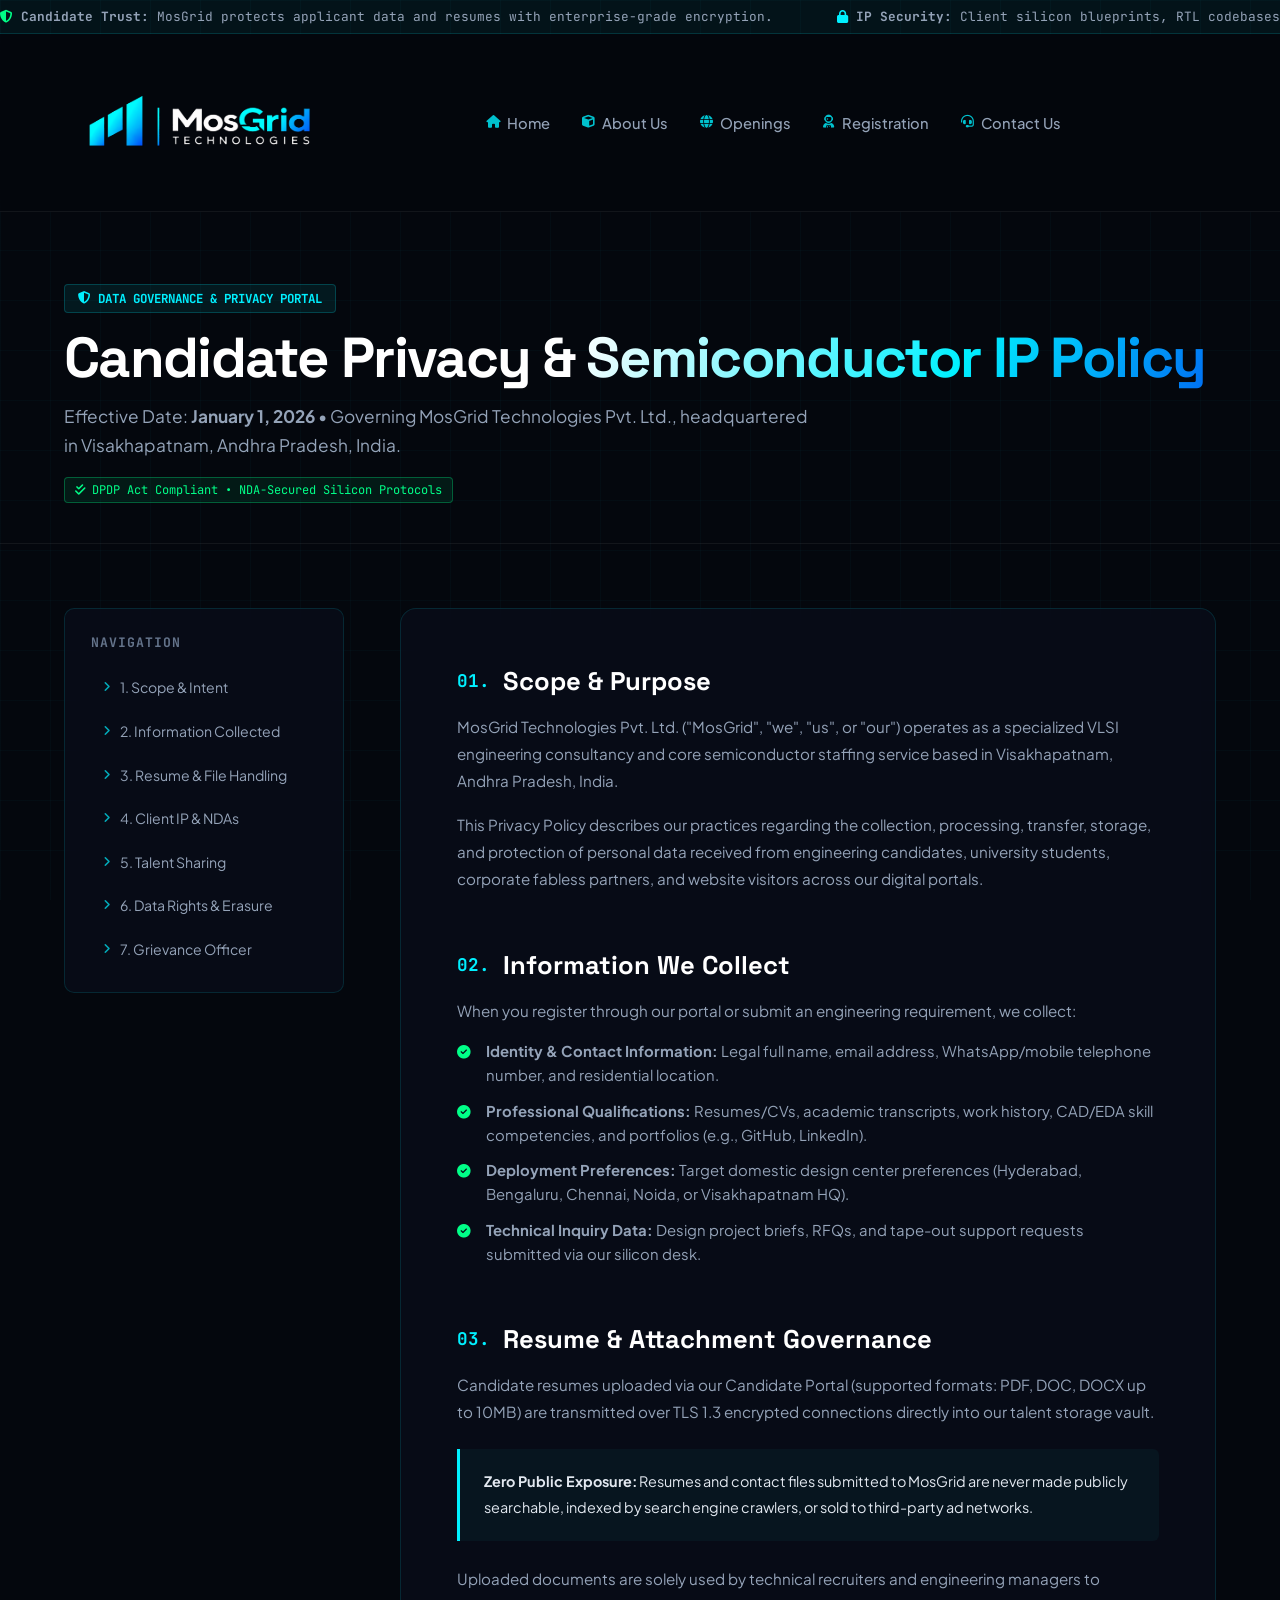
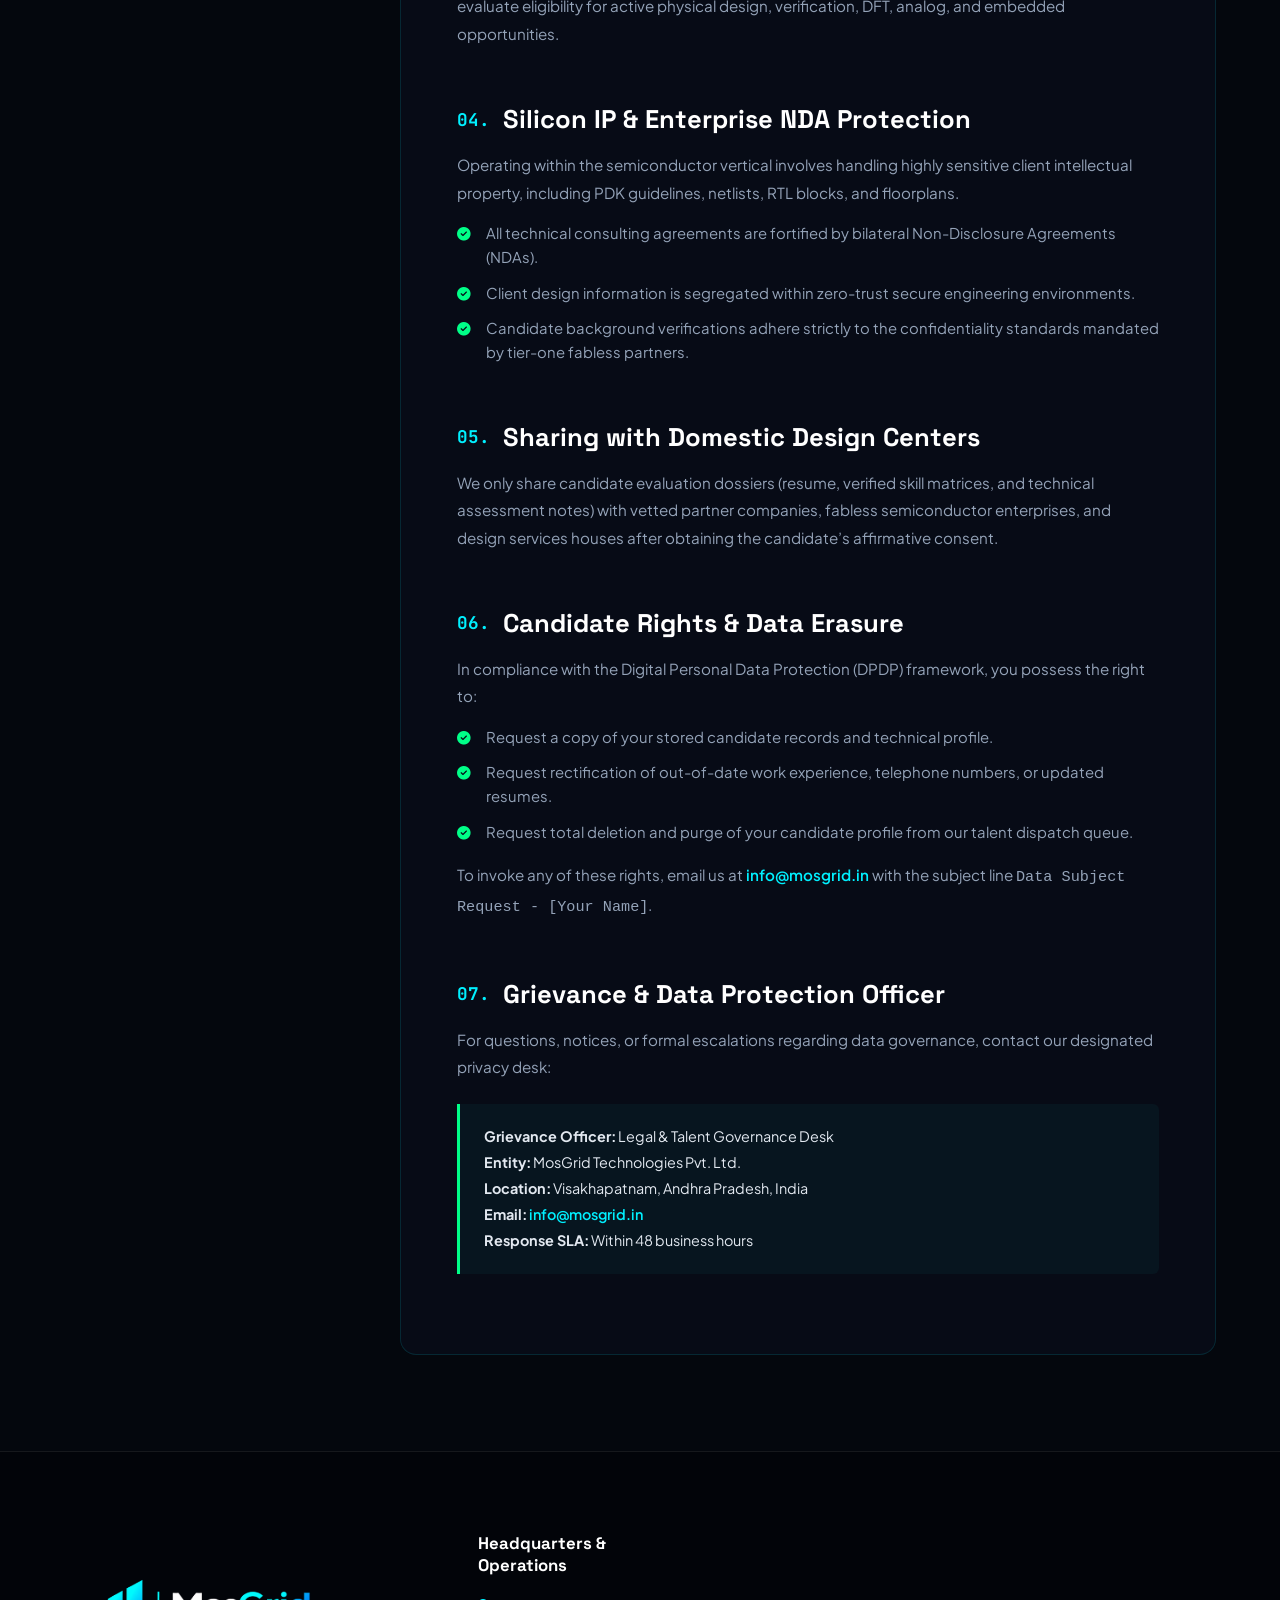
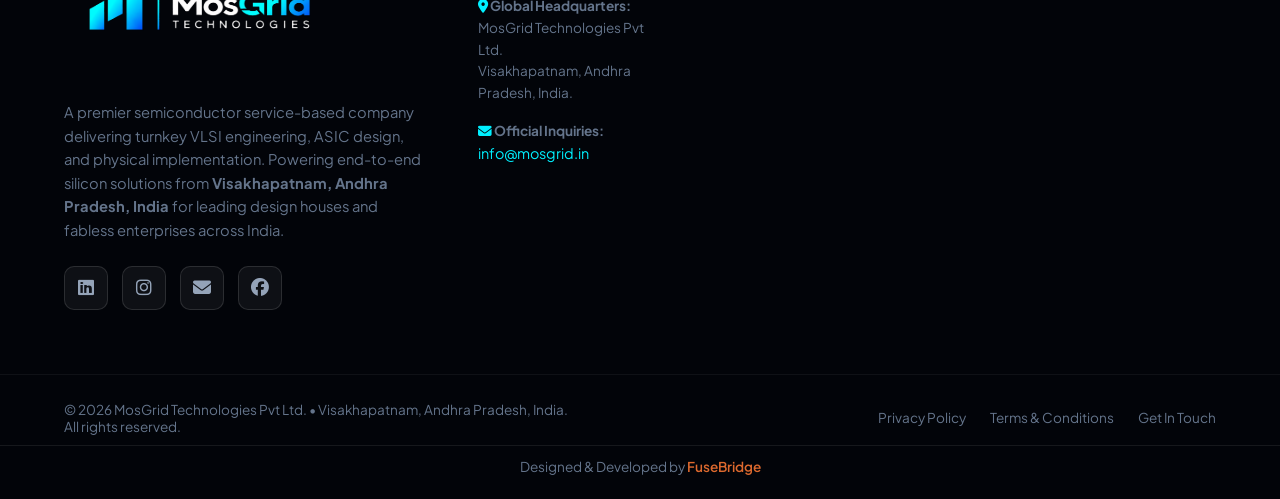
==== privacy.html @ fd818125 "added privacy , terms and condition" ====
<!DOCTYPE html>
<html lang="en">
<head>
  <meta charset="UTF-8" />
  <meta name="viewport" content="width=device-width, initial-scale=1.0" />
  <title>Privacy Policy & Data Portal | MosGrid Technologies</title>
  <meta name="description" content="Official Data Protection & Privacy Policy for MosGrid Technologies Pvt Ltd. Learn how candidate profiles, resumes, and corporate semiconductor IP are secured." />
  
  <!-- Favicon -->
  <link rel="icon" type="image/png" sizes="32x32" href="assets/logos/favicon.png?v=3" />
  <link rel="icon" type="image/png" sizes="16x16" href="assets/logos/favicon.png?v=3" />
  <link rel="apple-touch-icon" href="assets/logos/favicon.png?v=3" />

  <!-- Fonts & Icons -->
  <link rel="preconnect" href="https://fonts.googleapis.com">
  <link rel="preconnect" href="https://fonts.gstatic.com" crossorigin>
  <link href="https://fonts.googleapis.com/css2?family=JetBrains+Mono:wght@400;500;700&family=Plus+Jakarta+Sans:wght@300;400;500;600;700;800&family=Space+Grotesk:wght@500;700;800&display=swap" rel="stylesheet">
  <link rel="stylesheet" href="https://cdnjs.cloudflare.com/ajax/libs/font-awesome/6.5.1/css/all.min.css" />
  
  <link rel="stylesheet" href="style.css" />

  <style>
    /* Privacy Document Layout Utilities */
    .privacy-hero {
      padding: 4.5rem 0 2.5rem;
      border-bottom: 1px solid rgba(255, 255, 255, 0.06);
    }
    .privacy-grid {
      display: grid;
      grid-template-columns: 280px 1fr;
      gap: 3.5rem;
      padding: 4rem 0 6rem;
      align-items: start;
    }
    .privacy-sidebar {
      position: sticky;
      top: 100px;
      background: var(--panel-bg);
      border: 1px solid var(--panel-border);
      border-radius: var(--radius-md);
      padding: 1.6rem;
      backdrop-filter: blur(12px);
    }
    .privacy-sidebar h4 {
      font-family: var(--font-mono);
      font-size: 0.82rem;
      color: var(--text-tertiary);
      letter-spacing: 0.08em;
      text-transform: uppercase;
      margin-bottom: 1.2rem;
    }
    .privacy-nav {
      display: flex;
      flex-direction: column;
      gap: 0.6rem;
    }
    .privacy-nav a {
      color: var(--text-secondary);
      text-decoration: none;
      font-size: 0.88rem;
      padding: 0.5rem 0.75rem;
      border-radius: var(--radius-sm);
      transition: all 0.2s ease;
      display: flex;
      align-items: center;
      gap: 0.6rem;
    }
    .privacy-nav a:hover {
      color: var(--electric-cyan);
      background: rgba(0, 240, 255, 0.05);
      transform: translateX(4px);
    }
    .privacy-nav a i {
      font-size: 0.75rem;
      color: var(--electric-cyan);
      opacity: 0.7;
    }
    .privacy-content {
      background: var(--panel-bg);
      border: 1px solid var(--panel-border);
      border-radius: var(--radius-lg);
      padding: 3.5rem;
      backdrop-filter: blur(14px);
    }
    .privacy-section {
      margin-bottom: 3.5rem;
      scroll-margin-top: 120px;
    }
    .privacy-section:last-child {
      margin-bottom: 0;
    }
    .privacy-section h3 {
      font-family: var(--font-display);
      font-size: 1.6rem;
      margin-bottom: 1rem;
      color: #fff;
      display: flex;
      align-items: center;
      gap: 0.8rem;
    }
    .privacy-section h3 span.num {
      font-family: var(--font-mono);
      color: var(--electric-cyan);
      font-size: 1.1rem;
    }
    .privacy-section p {
      color: var(--text-secondary);
      line-height: 1.8;
      font-size: 0.95rem;
      margin-bottom: 1rem;
    }
    .privacy-section ul {
      list-style: none;
      padding-left: 0;
      margin: 1rem 0;
    }
    .privacy-section ul li {
      position: relative;
      padding-left: 1.8rem;
      margin-bottom: 0.75rem;
      color: var(--text-secondary);
      font-size: 0.93rem;
      line-height: 1.6;
    }
    .privacy-section ul li::before {
      content: "\f058";
      font-family: "Font Awesome 6 Free";
      font-weight: 900;
      position: absolute;
      left: 0;
      color: var(--matrix-green);
      font-size: 0.85rem;
      top: 2px;
    }
    .legal-callout {
      background: rgba(0, 240, 255, 0.04);
      border-left: 3px solid var(--electric-cyan);
      border-radius: 0 var(--radius-sm) var(--radius-sm) 0;
      padding: 1.25rem 1.5rem;
      margin: 1.5rem 0;
    }
    .legal-callout p {
      margin: 0;
      color: #e2e8f0;
      font-size: 0.9rem;
    }
    .badge-iso {
      display: inline-flex;
      align-items: center;
      gap: 0.4rem;
      font-family: var(--font-mono);
      font-size: 0.75rem;
      background: rgba(0, 255, 136, 0.08);
      border: 1px solid rgba(0, 255, 136, 0.3);
      color: var(--matrix-green);
      padding: 0.25rem 0.6rem;
      border-radius: 4px;
    }
    @media (max-width: 992px) {
      .privacy-grid {
        grid-template-columns: 1fr;
      }
      .privacy-sidebar {
        display: none;
      }
      .privacy-content {
        padding: 2.2rem 1.6rem;
      }
    }
  </style>
</head>
<body class="dark-theme">

  <!-- Interactive Silicon Circuit Canvas -->
  <canvas id="circuit-canvas"></canvas>

  <!-- Ambient Electron Aura -->
  <div class="cursor-aura" id="cursorAura"></div>

  <!-- Global Live Ticker -->
  <div class="top-ticker">
    <div class="ticker-track">
      <span class="ticker-item"><i class="fa-solid fa-shield-halved text-green"></i> <strong>Candidate Trust:</strong> MosGrid protects applicant data and resumes with enterprise-grade encryption.</span>
      <span class="ticker-item"><i class="fa-solid fa-lock text-cyan"></i> <strong>IP Security:</strong> Client silicon blueprints, RTL codebases, and NDA constraints strictly preserved.</span>
      <span class="ticker-item"><i class="fa-solid fa-microchip text-green"></i> <strong>Visakhapatnam HQ:</strong> Governing talent deployment pipelines across Bengaluru, Hyderabad, Chennai, and Noida.</span>
    </div>
  </div>

  <!-- Header Navigation -->
  <header class="navbar" id="navbar">
    <div class="container nav-wrap">
      <a href="index.html" class="brand">
        <div class="brand-name">
          <img src="assets/logos/logo.svg" alt="Mosgrid Logo" class="brand-logo-img" />
        </div>
      </a>

      <nav class="nav-menu" id="navMenu">
        <a href="index.html" class="nav-link"><i class="fa-solid fa-house"></i> Home</a>
        <a href="index.html#about-us" class="nav-link"><i class="fa-solid fa-cube"></i> About Us</a>
        <a href="index.html#openings" class="nav-link"><i class="fa-solid fa-globe"></i> Openings</a>
        <a href="index.html#apply" class="nav-link"><i class="fa-solid fa-user-astronaut"></i> Registration</a>
        <a href="index.html#contact" class="nav-link"><i class="fa-solid fa-headset"></i> Contact Us</a>
      </nav>

      <div class="nav-actions">
        <button class="mobile-hamburger" id="hamburger" aria-label="Toggle navigation menu">
          <span></span><span></span><span></span>
        </button>
      </div>
    </div>
  </header>

  <!-- Privacy Hero -->
  <section class="privacy-hero">
    <div class="container">
      <span class="chip-tag"><i class="fa-solid fa-shield-halved"></i> DATA GOVERNANCE & PRIVACY PORTAL</span>
      <h1 class="hero-heading" style="margin-bottom: 0.8rem;">
        Candidate Privacy & <span class="electric-text">Semiconductor IP Policy</span>
      </h1>
      <p class="hero-subtext" style="max-width: 750px; margin-bottom: 1rem;">
        Effective Date: <strong>January 1, 2026</strong> &bull; Governing MosGrid Technologies Pvt. Ltd., headquartered in Visakhapatnam, Andhra Pradesh, India.
      </p>
      <div class="badge-iso">
        <i class="fa-solid fa-check-double"></i> DPDP Act Compliant &bull; NDA-Secured Silicon Protocols
      </div>
    </div>
  </section>

  <!-- Main Content Layout -->
  <section class="container privacy-grid">
    <!-- Table of Contents Sidebar -->
    <aside class="privacy-sidebar">
      <h4>Navigation</h4>
      <nav class="privacy-nav">
        <a href="#section-1"><i class="fa-solid fa-angle-right"></i> 1. Scope & Intent</a>
        <a href="#section-2"><i class="fa-solid fa-angle-right"></i> 2. Information Collected</a>
        <a href="#section-3"><i class="fa-solid fa-angle-right"></i> 3. Resume & File Handling</a>
        <a href="#section-4"><i class="fa-solid fa-angle-right"></i> 4. Client IP & NDAs</a>
        <a href="#section-5"><i class="fa-solid fa-angle-right"></i> 5. Talent Sharing</a>
        <a href="#section-6"><i class="fa-solid fa-angle-right"></i> 6. Data Rights & Erasure</a>
        <a href="#section-7"><i class="fa-solid fa-angle-right"></i> 7. Grievance Officer</a>
      </nav>
    </aside>

    <!-- Detailed Policy Document -->
    <main class="privacy-content">
      <!-- Section 1 -->
      <article class="privacy-section" id="section-1">
        <h3><span class="num">01.</span> Scope & Purpose</h3>
        <p>
          MosGrid Technologies Pvt. Ltd. ("MosGrid", "we", "us", or "our") operates as a specialized VLSI engineering consultancy and core semiconductor staffing service based in Visakhapatnam, Andhra Pradesh, India.
        </p>
        <p>
          This Privacy Policy describes our practices regarding the collection, processing, transfer, storage, and protection of personal data received from engineering candidates, university students, corporate fabless partners, and website visitors across our digital portals.
        </p>
      </article>

      <!-- Section 2 -->
      <article class="privacy-section" id="section-2">
        <h3><span class="num">02.</span> Information We Collect</h3>
        <p>When you register through our portal or submit an engineering requirement, we collect:</p>
        <ul>
          <li><strong>Identity & Contact Information:</strong> Legal full name, email address, WhatsApp/mobile telephone number, and residential location.</li>
          <li><strong>Professional Qualifications:</strong> Resumes/CVs, academic transcripts, work history, CAD/EDA skill competencies, and portfolios (e.g., GitHub, LinkedIn).</li>
          <li><strong>Deployment Preferences:</strong> Target domestic design center preferences (Hyderabad, Bengaluru, Chennai, Noida, or Visakhapatnam HQ).</li>
          <li><strong>Technical Inquiry Data:</strong> Design project briefs, RFQs, and tape-out support requests submitted via our silicon desk.</li>
        </ul>
      </article>

      <!-- Section 3 -->
      <article class="privacy-section" id="section-3">
        <h3><span class="num">03.</span> Resume & Attachment Governance</h3>
        <p>
          Candidate resumes uploaded via our Candidate Portal (supported formats: PDF, DOC, DOCX up to 10MB) are transmitted over TLS 1.3 encrypted connections directly into our talent storage vault.
        </p>
        <div class="legal-callout">
          <p>
            <strong>Zero Public Exposure:</strong> Resumes and contact files submitted to MosGrid are never made publicly searchable, indexed by search engine crawlers, or sold to third-party ad networks.
          </p>
        </div>
        <p>
          Uploaded documents are solely used by technical recruiters and engineering managers to evaluate eligibility for active physical design, verification, DFT, analog, and embedded opportunities.
        </p>
      </article>

      <!-- Section 4 -->
      <article class="privacy-section" id="section-4">
        <h3><span class="num">04.</span> Silicon IP & Enterprise NDA Protection</h3>
        <p>
          Operating within the semiconductor vertical involves handling highly sensitive client intellectual property, including PDK guidelines, netlists, RTL blocks, and floorplans.
        </p>
        <ul>
          <li>All technical consulting agreements are fortified by bilateral Non-Disclosure Agreements (NDAs).</li>
          <li>Client design information is segregated within zero-trust secure engineering environments.</li>
          <li>Candidate background verifications adhere strictly to the confidentiality standards mandated by tier-one fabless partners.</li>
        </ul>
      </article>

      <!-- Section 5 -->
      <article class="privacy-section" id="section-5">
        <h3><span class="num">05.</span> Sharing with Domestic Design Centers</h3>
        <p>
          We only share candidate evaluation dossiers (resume, verified skill matrices, and technical assessment notes) with vetted partner companies, fabless semiconductor enterprises, and design services houses after obtaining the candidate’s affirmative consent.
        </p>
      </article>

      <!-- Section 6 -->
      <article class="privacy-section" id="section-6">
        <h3><span class="num">06.</span> Candidate Rights & Data Erasure</h3>
        <p>
          In compliance with the Digital Personal Data Protection (DPDP) framework, you possess the right to:
        </p>
        <ul>
          <li>Request a copy of your stored candidate records and technical profile.</li>
          <li>Request rectification of out-of-date work experience, telephone numbers, or updated resumes.</li>
          <li>Request total deletion and purge of your candidate profile from our talent dispatch queue.</li>
        </ul>
        <p>
          To invoke any of these rights, email us at <a href="mailto:info@mosgrid.in" class="contact-mail-link">info@mosgrid.in</a> with the subject line <code>Data Subject Request - [Your Name]</code>.
        </p>
      </article>

      <!-- Section 7 -->
      <article class="privacy-section" id="section-7">
        <h3><span class="num">07.</span> Grievance & Data Protection Officer</h3>
        <p>
          For questions, notices, or formal escalations regarding data governance, contact our designated privacy desk:
        </p>
        <div class="legal-callout" style="border-left-color: var(--matrix-green);">
          <p>
            <strong>Grievance Officer:</strong> Legal & Talent Governance Desk<br />
            <strong>Entity:</strong> MosGrid Technologies Pvt. Ltd.<br />
            <strong>Location:</strong> Visakhapatnam, Andhra Pradesh, India<br />
            <strong>Email:</strong> <a href="mailto:info@mosgrid.in" class="contact-mail-link">info@mosgrid.in</a><br />
            <strong>Response SLA:</strong> Within 48 business hours
          </p>
        </div>
      </article>
    </main>
  </section>


  
<!-- Footer -->
  <footer class="site-footer">
    <div class="container footer-grid">
      <div class="footer-col brand-col">
        <a href="index.html" class="brand">
          <div class="brand-name">
            <img src="assets/logos/logo.svg" alt="Mosgrid Semiconductor Logo" class="brand-logo-img" />
          </div>
        </a>

        <p>
          A premier semiconductor service-based company delivering turnkey VLSI engineering, ASIC design, and physical implementation. Powering end-to-end silicon solutions from <strong>Visakhapatnam, Andhra Pradesh, India</strong> for leading design houses and fabless enterprises across India.
        </p>

        <!-- Social Media Chips -->
        <div class="social-chips">
          <a href="https://www.linkedin.com/company/145368124" class="social-chip" title="LinkedIn" target="_blank" rel="noopener noreferrer" aria-label="LinkedIn">
            <i class="fa-brands fa-linkedin"></i>
          </a>
          <a href="https://www.instagram.com/mosgridtechnologies/" class="social-chip" title="Instagram" target="_blank" rel="noopener noreferrer" aria-label="Instagram">
            <i class="fa-brands fa-instagram"></i>
          </a>
          <a href="mailto:info@mosgrid.in" class="social-chip" title="Email Us" aria-label="Email">
            <i class="fa-solid fa-envelope"></i>
          </a>
          <a href="https://www.facebook.com/profile.php?id=61595372404268" class="social-chip" title="Facebook" target="_blank" rel="noopener noreferrer" aria-label="Facebook">
            <i class="fa-brands fa-facebook"></i>
          </a>
        </div>
      </div>

      <div class="footer-col">
        <h5>Headquarters & Operations</h5>
        <p class="footer-addr">
          <i class="fa-solid fa-location-dot text-cyan"></i> <strong>Global Headquarters:</strong><br />
          MosGrid Technologies Pvt Ltd.<br />
          Visakhapatnam, Andhra Pradesh, India.
        </p>
        <p class="footer-addr">
          <i class="fa-solid fa-envelope text-cyan"></i> <strong>Official Inquiries:</strong><br />
          <a href="mailto:info@mosgrid.in" style="color: var(--electric-cyan); text-decoration: none;">info@mosgrid.in</a>
        </p>
      </div>
    </div>

    <div class="footer-bar">
      <div class="container footer-bar-inner">
        <span>
          &copy; 2026 MosGrid Technologies Pvt Ltd. &bull; Visakhapatnam, Andhra Pradesh, India.<br />All rights reserved.
        </span>
        <div class="legal-links">
          <a href="privacy.html">Privacy Policy</a>
          <a href="terms.html">Terms & Conditions</a>
          <a href="#contact">Get In Touch</a>
        </div>
      </div>

      <div style="text-align: center; padding-top: 12px; margin-top: 10px; font-size: 0.85rem; border-top: 1px solid rgba(255, 255, 255, 0.08);">
        Designed &amp; Developed by 
        <a href="https://www.fusebridge.in" target="_blank" rel="noopener noreferrer" style="color: #dd692e; text-decoration: none; font-weight: 600;">FuseBridge</a>
      </div>
    </div>
  </footer>
---- style.css ----
/* ==========================================================================
   Design Tokens & Semiconductor Deep Dark Palette
   ========================================================================== */
:root {
  --canvas-bg: #04070d;
  --panel-bg: rgba(9, 14, 26, 0.78);
  --panel-bg-hover: rgba(14, 22, 42, 0.9);
  --panel-border: rgba(0, 240, 255, 0.12);
  --panel-border-hover: rgba(0, 240, 255, 0.45);

  --electric-cyan: #00f0ff;
  --cyber-blue: #0070f3;
  --matrix-green: #00ff88;
  --deep-purple: #a855f7;
  --warning-amber: #fbbf24;
  --alert-red: #ff3366;

  --text-primary: #ffffff;
  --text-secondary: #94a3b8;
  --text-tertiary: #64748b;

  --font-display: 'Space Grotesk', -apple-system, sans-serif;
  --font-body: 'Plus Jakarta Sans', -apple-system, sans-serif;
  --font-mono: 'JetBrains Mono', monospace;

  --ease-out-expo: cubic-bezier(0.16, 1, 0.3, 1);
  --radius-lg: 16px;
  --radius-md: 10px;
  --radius-sm: 6px;
}

* {
  margin: 0;
  padding: 0;
  box-sizing: border-box;
}

html {
  scroll-behavior: smooth;
}

/* ==========================================================================
   Fail-Safe High-Tech Pointer System & Canvas Stacking
   ========================================================================== */
body.dark-theme {
  background-color: var(--canvas-bg);
  color: var(--text-primary);
  font-family: var(--font-body);
  overflow-x: hidden;
  position: relative;
  -webkit-font-smoothing: antialiased;
  cursor: url("data:image/svg+xml,%3Csvg width='24' height='24' viewBox='0 0 24 24' fill='none' xmlns='http://www.w3.org/2000/svg'%3E%3Cpath d='M3 3L10.5 21L13 13.5L21 10.5L3 3Z' fill='%2304070D' stroke='%2300F0FF' stroke-width='2' stroke-linejoin='round'/%3E%3Ccircle cx='3.5' cy='3.5' r='1.5' fill='%2300F0FF'/%3E%3C/svg%3E") 3 3, auto !important;
}

/* Silicon Background Circuit Canvas (Visible Stacking) */
/* #circuit-canvas {
  position: fixed;
  top: 0;
  left: 0;
  width: 100vw;
  height: 100vh;
  z-index: 0;
  pointer-events: none;
}  */
/* Silicon Background Grid Substrate + Canvas */
body.dark-theme {
  background-color: var(--canvas-bg);
  /* Subtle semiconductor PCB micro-grid across every page */
  background-image: 
    linear-gradient(rgba(0, 240, 255, 0.025) 1px, transparent 1px),
    linear-gradient(90deg, rgba(0, 240, 255, 0.025) 1px, transparent 1px);
  background-size: 50px 50px;
  background-attachment: fixed;
  color: var(--text-primary);
  font-family: var(--font-body);
  overflow-x: hidden;
  position: relative;
  -webkit-font-smoothing: antialiased;
  cursor: url("data:image/svg+xml,%3Csvg width='24' height='24' viewBox='0 0 24 24' fill='none' xmlns='http://www.w3.org/2000/svg'%3E%3Cpath d='M3 3L10.5 21L13 13.5L21 10.5L3 3Z' fill='%2304070D' stroke='%2300F0FF' stroke-width='2' stroke-linejoin='round'/%3E%3Ccircle cx='3.5' cy='3.5' r='1.5' fill='%2300F0FF'/%3E%3C/svg%3E") 3 3, auto !important;
}

/* Silicon Background Circuit Canvas */
#circuit-canvas {
  position: fixed;
  top: 0;
  left: 0;
  width: 100vw;
  height: 100vh;
  z-index: 0;
  pointer-events: none;
  opacity: 1; /* Keep canvas container at 1, control opacity via canvas stroke */
}









/* Precision Silicon Reticle for Interactive Elements */
a, button, select, input[type="checkbox"], 
.spotlight-card, .filter-btn, .file-remove-btn, 
.upload-dropzone, .btn, .social-chip, .silicon-stage {
  cursor: url("data:image/svg+xml,%3Csvg width='26' height='26' viewBox='0 0 26 26' fill='none' xmlns='http://www.w3.org/2000/svg'%3E%3Ccircle cx='13' cy='13' r='5' fill='%2300FF88' fill-opacity='0.25' stroke='%2300FF88' stroke-width='1.8'/%3E%3Ccircle cx='13' cy='13' r='1.5' fill='%23FFFFFF'/%3E%3Cpath d='M13 2V6M13 20V24M2 13H6M20 13H24' stroke='%2300FF88' stroke-width='1.8' stroke-linecap='round'/%3E%3C/svg%3E") 13 13, pointer !important;
}

input[type="text"], input[type="email"], input[type="url"], input[type="tel"], textarea {
  cursor: text !important;
}

/* Smooth Ambient Electron Aura */
.cursor-aura {
  position: fixed;
  top: 0;
  left: 0;
  width: 32px;
  height: 32px;
  border-radius: 50%;
  pointer-events: none;
  z-index: 9998;
  background: radial-gradient(circle, rgba(0, 240, 255, 0.4) 0%, rgba(0, 112, 243, 0.15) 50%, transparent 75%);
  border: 1px solid rgba(0, 240, 255, 0.3);
  box-shadow: 0 0 20px rgba(0, 240, 255, 0.3);
  transform: translate(-50%, -50%);
  will-change: transform, left, top;
  transition: 
    width 0.3s var(--ease-out-expo),
    height 0.3s var(--ease-out-expo),
    background 0.3s ease,
    border-color 0.3s ease,
    box-shadow 0.3s ease,
    opacity 0.25s ease;
  opacity: 0;
}

.cursor-aura.aura-hover {
  width: 56px;
  height: 56px;
  background: radial-gradient(circle, rgba(0, 255, 136, 0.4) 0%, rgba(0, 240, 255, 0.1) 60%, transparent 80%);
  border-color: rgba(0, 255, 136, 0.6);
  box-shadow: 0 0 25px rgba(0, 255, 136, 0.4);
}

.cursor-pulse {
  position: fixed;
  border: 1.5px solid var(--electric-cyan);
  border-radius: 50%;
  pointer-events: none;
  z-index: 9997;
  transform: translate(-50%, -50%);
  animation: shockwave 0.5s var(--ease-out-expo) forwards;
}

@keyframes shockwave {
  0% { width: 10px; height: 10px; opacity: 1; border-color: var(--electric-cyan); }
  100% { width: 75px; height: 75px; opacity: 0; border-color: transparent; }
}

@media (hover: none) and (pointer: coarse) {
  .cursor-aura, .cursor-pulse {
    display: none !important;
  }
}

.container {
  width: 90%;
  max-width: 1240px;
  margin: 0 auto;
  position: relative;
  z-index: 1;
}

/* ==========================================================================
   Global Live Ticker
   ========================================================================== */
.top-ticker {
  background: rgba(0, 240, 255, 0.05);
  border-bottom: 1px solid rgba(0, 240, 255, 0.15);
  overflow: hidden;
  white-space: nowrap;
  padding: 0.5rem 0;
  font-size: 0.8rem;
  font-family: var(--font-mono);
  position: relative;
  z-index: 1;
}

.ticker-track {
  display: inline-block;
  animation: ticker-slide 34s linear infinite;
}

.ticker-item {
  margin-right: 3.5rem;
  color: var(--text-secondary);
}

.text-cyan { color: var(--electric-cyan); }
.text-green { color: var(--matrix-green); }
.text-purple { color: var(--deep-purple); }

@keyframes ticker-slide {
  0% { transform: translateX(0); }
  100% { transform: translateX(-50%); }
}

/* ==========================================================================
   Navbar
   ========================================================================== */
.navbar {
  position: sticky;
  top: 0;
  z-index: 1000;
  background: rgba(4, 7, 13, 0.82);
  backdrop-filter: blur(16px);
  border-bottom: 1px solid rgba(255, 255, 255, 0.06);
  padding: 0.85rem 0;
  transition: all 0.3s ease;
}

.navbar.scrolled {
  background: rgba(4, 7, 13, 0.96);
  border-color: rgba(0, 240, 255, 0.25);
  box-shadow: 0 10px 30px rgba(0, 0, 0, 0.7);
}

.nav-wrap {
  display: flex;
  align-items: center;
  justify-content: space-between;
}

.brand {
  display: flex;
  align-items: center;
  gap: 0.85rem;
  text-decoration: none;
  color: #fff;
}

.brand-name {
  display: flex;
  align-items: center;
}

.brand-logo-img {
  height: 150px;
  max-height: 150px;
  width: auto;
  display: block;
  object-fit: contain;
  transition: transform 0.3s ease, filter 0.3s ease;
}

.brand-logo-img:hover {
  transform: scale(1.05);
  filter: drop-shadow(0 0 12px rgba(0, 240, 255, 0.6));
}

.nav-menu {
  display: flex;
  align-items: center;
  gap: 2rem;
}

.nav-link {
  color: var(--text-secondary);
  text-decoration: none;
  font-size: 0.92rem;
  font-weight: 500;
  display: flex;
  align-items: center;
  gap: 0.45rem;
  transition: color 0.2s ease;
}

.nav-link i { font-size: 0.8rem; color: var(--electric-cyan); opacity: 0.8; }
.nav-link:hover { color: var(--electric-cyan); }

/* ==========================================================================
   Buttons
   ========================================================================== */
.btn {
  display: inline-flex;
  align-items: center;
  gap: 0.6rem;
  padding: 0.7rem 1.4rem;
  border-radius: var(--radius-sm);
  font-family: var(--font-body);
  font-size: 0.9rem;
  font-weight: 600;
  text-decoration: none;
  border: none;
  transition: all 0.3s var(--ease-out-expo);
  position: relative;
  overflow: hidden;
}

.btn-large {
  padding: 0.9rem 1.8rem;
  font-size: 0.98rem;
}

.btn-glow {
  background: linear-gradient(135deg, var(--electric-cyan), var(--cyber-blue));
  color: #030812;
  box-shadow: 0 0 24px rgba(0, 240, 255, 0.4);
}

.btn-glow:hover {
  transform: translateY(-2px);
  box-shadow: 0 0 35px rgba(0, 240, 255, 0.65);
}

.btn-shine {
  position: absolute;
  top: -50%;
  left: -60%;
  width: 40%;
  height: 200%;
  background: rgba(255, 255, 255, 0.35);
  transform: rotate(25deg);
  transition: 0.7s;
}
.btn-glow:hover .btn-shine {
  left: 140%;
}

.btn-primary {
  background: var(--electric-cyan);
  color: #020713;
}
.btn-primary:hover {
  background: #fff;
  transform: translateY(-2px);
  box-shadow: 0 10px 25px rgba(0, 240, 255, 0.4);
}

.btn-glass {
  background: rgba(255, 255, 255, 0.05);
  color: #fff;
  border: 1px solid rgba(255, 255, 255, 0.15);
  backdrop-filter: blur(8px);
}
.btn-glass:hover {
  border-color: var(--electric-cyan);
  background: rgba(0, 240, 255, 0.1);
  transform: translateY(-2px);
}

.btn-outline-cyan {
  background: transparent;
  border: 1px solid var(--electric-cyan);
  color: var(--electric-cyan);
  padding: 0.55rem 1.15rem;
  border-radius: var(--radius-sm);
  font-size: 0.85rem;
}
.btn-outline-cyan:hover {
  background: var(--electric-cyan);
  color: #020610;
  box-shadow: 0 0 16px rgba(0, 240, 255, 0.4);
}

.btn-block { width: 100%; justify-content: center; }

/* ==========================================================================
   Hero Section
   ========================================================================== */
.hero {
  padding: 5rem 0 4rem;
  position: relative;
  z-index: 1;
}

.hero-layout {
  display: grid;
  grid-template-columns: 1.15fr 0.85fr;
  gap: 3.5rem;
  align-items: center;
}

.hero-heading {
  font-family: var(--font-display);
  font-size: clamp(2.4rem, 4.4vw, 3.8rem);
  line-height: 1.1;
  font-weight: 800;
  letter-spacing: -0.03em;
  margin-bottom: 1.25rem;
}

.electric-text {
  background: linear-gradient(120deg, #fff 0%, var(--electric-cyan) 60%, var(--cyber-blue) 100%);
  -webkit-background-clip: text;
  -webkit-text-fill-color: transparent;
}

.hero-subtext {
  color: var(--text-secondary);
  font-size: 1.08rem;
  line-height: 1.7;
  margin-bottom: 2rem;
  max-width: 580px;
}

.hero-buttons {
  display: flex;
  gap: 1.2rem;
  margin-bottom: 3rem;
}

/* ==========================================================================
   Pure CSS 3D Silicon Chip Hologram & Real-Time Animations
   ========================================================================== */
.silicon-stage {
  perspective: 1200px;
  width: 100%;
  height: 440px;
  display: flex;
  align-items: center;
  justify-content: center;
  position: relative;
  cursor: pointer;
}

.silicon-die {
  width: 370px;
  height: 370px;
  background: #060a14;
  border-radius: 24px;
  transform-style: preserve-3d;
  position: relative;
  border: 1px solid rgba(0, 240, 255, 0.35);
  padding: 14px;
  box-shadow: 
    0 25px 60px -15px rgba(0, 0, 0, 0.95),
    0 0 45px rgba(0, 240, 255, 0.22);
  /* Continuous 3D Gyroscopic Floating Motion */
  animation: chip-idle-float 6s ease-in-out infinite alternate;
  transition: box-shadow 0.4s ease, border-color 0.4s ease;
  will-change: transform, box-shadow;
}

.silicon-stage:hover .silicon-die {
  box-shadow: 
    0 35px 80px -15px rgba(0, 0, 0, 0.98),
    0 0 65px rgba(0, 240, 255, 0.45),
    inset 0 0 30px rgba(0, 240, 255, 0.15);
  border-color: rgba(0, 240, 255, 0.7);
}

@keyframes chip-idle-float {
  0% { transform: rotateX(7deg) rotateY(-8deg) translateY(0px); }
  50% { transform: rotateX(-5deg) rotateY(10deg) translateY(-12px); }
  100% { transform: rotateX(8deg) rotateY(-5deg) translateY(4px); }
}

.chip-substrate {
  width: 100%;
  height: 100%;
  background: radial-gradient(circle at 50% 50%, #0d1629 0%, #070c17 100%);
  border: 1.5px solid rgba(0, 240, 255, 0.35);
  border-radius: 18px;
  position: relative;
  display: flex;
  align-items: center;
  justify-content: center;
  transform-style: preserve-3d;
}

.substrate-notch {
  position: absolute;
  top: 10px;
  left: 10px;
  width: 14px;
  height: 14px;
  border-top: 2px solid var(--matrix-green);
  border-left: 2px solid var(--matrix-green);
  border-top-left-radius: 4px;
  animation: notch-pulse 2s ease-in-out infinite;
}

@keyframes notch-pulse {
  0%, 100% { opacity: 0.5; filter: drop-shadow(0 0 2px var(--matrix-green)); }
  50% { opacity: 1; filter: drop-shadow(0 0 8px var(--matrix-green)); }
}

.smd-bank {
  position: absolute;
  background-image: repeating-linear-gradient(
    to right,
    #94a3b8 0px,
    #94a3b8 4px,
    #1e293b 4px,
    #1e293b 8px
  );
  opacity: 0.75;
}
.smd-top { top: 8px; left: 35px; right: 35px; height: 4px; }
.smd-bottom { bottom: 8px; left: 35px; right: 35px; height: 4px; }
.smd-left { top: 35px; bottom: 35px; left: 8px; width: 4px; background-image: repeating-linear-gradient(to bottom, #94a3b8 0px, #94a3b8 4px, #1e293b 4px, #1e293b 8px); }
.smd-right { top: 35px; bottom: 35px; right: 8px; width: 4px; background-image: repeating-linear-gradient(to bottom, #94a3b8 0px, #94a3b8 4px, #1e293b 4px, #1e293b 8px); }

.chip-interposer {
  width: 290px;
  height: 290px;
  background: #090e1a;
  border: 1px solid rgba(0, 240, 255, 0.3);
  border-radius: 12px;
  padding: 10px;
  position: relative;
  transform: translateZ(16px);
  transform-style: preserve-3d;
  box-shadow: inset 0 0 20px rgba(0, 0, 0, 0.85);
  transition: transform 0.4s ease;
}

.silicon-stage:hover .chip-interposer {
  transform: translateZ(24px);
}

.bga-pin-ring {
  position: absolute;
  inset: 4px;
  border: 1px dashed rgba(0, 240, 255, 0.35);
  border-radius: 8px;
  pointer-events: none;
  animation: bga-pulse 3s linear infinite;
}

@keyframes bga-pulse {
  0%, 100% { border-color: rgba(0, 240, 255, 0.25); }
  50% { border-color: rgba(0, 240, 255, 0.7); }
}

.active-silicon-die {
  width: 100%;
  height: 100%;
  background: radial-gradient(circle at 50% 50%, #0e172a 0%, #050811 100%);
  border: 1.5px solid var(--electric-cyan);
  border-radius: 8px;
  position: relative;
  overflow: hidden;
  transform: translateZ(24px);
  transform-style: preserve-3d;
  display: flex;
  align-items: center;
  justify-content: center;
  box-shadow: 0 0 35px rgba(0, 240, 255, 0.25);
  transition: transform 0.4s ease, box-shadow 0.4s ease;
}

.silicon-stage:hover .active-silicon-die {
  transform: translateZ(36px);
  box-shadow: 0 0 50px rgba(0, 240, 255, 0.45);
}

.die-floorplan {
  position: absolute;
  inset: 12px;
  display: grid;
  grid-template-columns: 1fr 1fr;
  grid-template-rows: 1fr 1fr;
  gap: 8px;
  z-index: 1;
}

.core-cell {
  background: rgba(0, 240, 255, 0.03);
  border: 1px solid rgba(0, 240, 255, 0.15);
  border-radius: 4px;
  padding: 6px;
  position: relative;
  overflow: hidden;
  display: flex;
  flex-direction: column;
  justify-content: space-between;
  transition: all 0.3s ease;
}

.silicon-stage:hover .core-cell {
  border-color: rgba(0, 240, 255, 0.4);
  background: rgba(0, 240, 255, 0.07);
}

.core-lbl {
  font-family: var(--font-mono);
  font-size: 0.6rem;
  color: var(--text-secondary);
  letter-spacing: 0.05em;
  font-weight: 700;
}

.gate-mesh {
  height: 100%;
  background-image: 
    linear-gradient(rgba(0, 240, 255, 0.12) 1px, transparent 1px),
    linear-gradient(90deg, rgba(0, 240, 255, 0.12) 1px, transparent 1px);
  background-size: 8px 8px;
  margin-top: 4px;
  animation: mesh-shimmer 4s ease-in-out infinite;
}

@keyframes mesh-shimmer {
  0%, 100% { opacity: 0.4; }
  50% { opacity: 0.9; }
}

.memory-grid {
  height: 100%;
  background-image: repeating-linear-gradient(
    to bottom,
    rgba(0, 255, 136, 0.15) 0px,
    rgba(0, 255, 136, 0.15) 2px,
    transparent 2px,
    transparent 6px
  );
  margin-top: 4px;
  animation: memory-cycle 2.5s linear infinite;
}

@keyframes memory-cycle {
  0% { background-position: 0 0; }
  100% { background-position: 0 12px; }
}

.die-center-spreader {
  width: 175px;
  padding: 14px 10px;
  background: rgba(6, 10, 20, 0.94);
  border: 1.5px solid var(--electric-cyan);
  border-radius: 8px;
  display: flex;
  flex-direction: column;
  align-items: center;
  justify-content: center;
  gap: 3px;
  z-index: 5;
  transform: translateZ(36px);
  box-shadow: 
    0 10px 25px rgba(0, 0, 0, 0.9),
    0 0 30px rgba(0, 240, 255, 0.35);
  backdrop-filter: blur(8px);
  position: relative;
  transition: transform 0.4s ease, border-color 0.4s ease;
}

.silicon-stage:hover .die-center-spreader {
  transform: translateZ(48px);
  border-color: #ffffff;
  box-shadow: 
    0 15px 35px rgba(0, 0, 0, 0.95),
    0 0 45px rgba(0, 240, 255, 0.6);
}

.spreader-glow {
  position: absolute;
  inset: -1px;
  border-radius: 8px;
  background: radial-gradient(circle at 50% 50%, rgba(0, 240, 255, 0.25), transparent 70%);
  animation: spreader-pulse 2s ease-in-out infinite;
  pointer-events: none;
}

@keyframes spreader-pulse {
  0%, 100% { opacity: 0.4; }
  50% { opacity: 0.9; }
}

.spreader-icon {
  font-size: 1.8rem;
  color: var(--electric-cyan);
  filter: drop-shadow(0 0 10px rgba(0, 240, 255, 0.7));
  margin-bottom: 2px;
  animation: chip-icon-float 3s ease-in-out infinite alternate;
}

@keyframes chip-icon-float {
  0% { transform: translateY(0); }
  100% { transform: translateY(-2px); }
}

.spreader-title {
  font-family: var(--font-mono);
  font-size: 0.85rem;
  font-weight: 800;
  letter-spacing: 0.12em;
  color: #fff;
}

.spreader-node {
  color: var(--matrix-green);
  font-size: 0.72rem;
  font-weight: 700;
  padding: 1px 4px;
  background: rgba(0, 255, 136, 0.15);
  border: 1px solid rgba(0, 255, 136, 0.4);
  border-radius: 3px;
  margin-left: 3px;
  box-shadow: 0 0 10px rgba(0, 255, 136, 0.3);
}

.spreader-meta {
  font-family: var(--font-mono);
  font-size: 0.58rem;
  letter-spacing: 0.08em;
  color: var(--text-secondary);
  white-space: nowrap;
}

/* Pulsing Signal Traces */
.bus-trace {
  position: absolute;
  background: var(--electric-cyan);
  z-index: 2;
  box-shadow: 0 0 10px var(--electric-cyan), 0 0 20px rgba(0, 240, 255, 0.6);
}
.trace-h { height: 2px; width: 45px; }
.trace-v { width: 2px; height: 45px; }

.trace-1 { 
  top: 50%; left: 0;
  animation: trace-h-left 2s ease-in-out infinite alternate;
}
.trace-2 { 
  top: 50%; right: 0; 
  animation: trace-h-right 2s ease-in-out infinite alternate;
}
.trace-3 { 
  left: 50%; top: 0; 
  animation: trace-v-top 2s ease-in-out infinite alternate;
}
.trace-4 { 
  left: 50%; bottom: 0; 
  animation: trace-v-bottom 2s ease-in-out infinite alternate;
}

@keyframes trace-h-left {
  0% { width: 20px; opacity: 0.3; }
  100% { width: 55px; opacity: 1; }
}
@keyframes trace-h-right {
  0% { width: 55px; opacity: 1; }
  100% { width: 20px; opacity: 0.3; }
}
@keyframes trace-v-top {
  0% { height: 20px; opacity: 0.3; }
  100% { height: 55px; opacity: 1; }
}
@keyframes trace-v-bottom {
  0% { height: 55px; opacity: 1; }
  100% { height: 20px; opacity: 0.3; }
}

/* Active Laser Scan Beam */
.die-scan-beam {
  position: absolute;
  top: -60px;
  left: 0;
  right: 0;
  height: 50px;
  background: linear-gradient(
    to bottom,
    transparent 0%,
    rgba(0, 240, 255, 0.3) 50%,
    rgba(0, 255, 136, 0.4) 90%,
    #ffffff 100%
  );
  filter: drop-shadow(0 0 8px #00f0ff);
  animation: die-sweep-active 3.2s cubic-bezier(0.4, 0, 0.2, 1) infinite;
  pointer-events: none;
  z-index: 4;
}

@keyframes die-sweep-active {
  0% { transform: translateY(0); opacity: 0; }
  15% { opacity: 1; }
  85% { opacity: 1; }
  100% { transform: translateY(420px); opacity: 0; }
}

.hologram-specular {
  position: absolute;
  inset: 0;
  background: linear-gradient(
    135deg,
    rgba(255, 255, 255, 0.16) 0%,
    transparent 45%,
    rgba(0, 240, 255, 0.1) 100%
  );
  pointer-events: none;
  border-radius: 24px;
  z-index: 10;
  animation: specular-glare 4s ease-in-out infinite alternate;
}

@keyframes specular-glare {
  0% { opacity: 0.5; }
  100% { opacity: 0.9; }
}

/* ==========================================================================
   Section Headers & Common Layout
   ========================================================================== */
.section {
  padding: 6rem 0;
  position: relative;
  z-index: 1;
}

.alt-bg {
  background: rgba(8, 13, 23, 0.65);
  border-top: 1px solid rgba(255, 255, 255, 0.05);
  border-bottom: 1px solid rgba(255, 255, 255, 0.05);
}

.section-header {
  text-align: center;
  max-width: 680px;
  margin: 0 auto 4rem;
}

.chip-tag {
  display: inline-flex;
  align-items: center;
  gap: 0.5rem;
  font-family: var(--font-mono);
  font-size: 0.78rem;
  font-weight: 700;
  color: var(--electric-cyan);
  background: rgba(0, 240, 255, 0.08);
  padding: 0.3rem 0.8rem;
  border-radius: 4px;
  margin-bottom: 0.9rem;
  border: 1px solid rgba(0, 240, 255, 0.2);
}

.section-header h2 {
  font-family: var(--font-display);
  font-size: clamp(2rem, 3.5vw, 2.75rem);
  font-weight: 700;
  margin-bottom: 0.85rem;
}

.section-header p {
  color: var(--text-secondary);
  font-size: 1.05rem;
}

/* ==========================================================================
   Spotlight Cards
   ========================================================================== */
.spotlight-grid {
  display: grid;
  grid-template-columns: repeat(auto-fit, minmax(340px, 1fr));
  gap: 2rem;
}

.spotlight-card {
  position: relative;
  background: var(--panel-bg);
  border-radius: var(--radius-lg);
  padding: 2.2rem;
  border: 1px solid var(--panel-border);
  backdrop-filter: blur(12px);
  overflow: hidden;
  transition: transform 0.3s ease, border-color 0.3s ease;
}

.spotlight-card::before {
  content: "";
  position: absolute;
  top: 0;
  left: 0;
  right: 0;
  bottom: 0;
  background: radial-gradient(600px circle at var(--mouse-x, 0) var(--mouse-y, 0), rgba(0, 240, 255, 0.15), transparent 40%);
  z-index: 1;
  opacity: 0;
  transition: opacity 0.4s ease;
  pointer-events: none;
}

.spotlight-card:hover {
  transform: translateY(-6px);
  border-color: var(--panel-border-hover);
}

.spotlight-card:hover::before {
  opacity: 1;
}

.card-content {
  position: relative;
  z-index: 2;
}

.icon-orb {
  width: 54px;
  height: 54px;
  border-radius: 12px;
  background: rgba(0, 240, 255, 0.08);
  border: 1px solid rgba(0, 240, 255, 0.2);
  display: flex;
  align-items: center;
  justify-content: center;
  color: var(--electric-cyan);
  font-size: 1.4rem;
  margin-bottom: 1.4rem;
  box-shadow: 0 0 20px rgba(0, 240, 255, 0.1);
}

.spotlight-card h3 {
  font-family: var(--font-display);
  font-size: 1.35rem;
  margin-bottom: 0.75rem;
}

.spotlight-card p {
  color: var(--text-secondary);
  font-size: 0.95rem;
  line-height: 1.6;
  margin-bottom: 1.5rem;
}

.tech-tags {
  display: flex;
  flex-wrap: wrap;
  gap: 0.5rem;
}

.tech-tags span {
  font-family: var(--font-mono);
  font-size: 0.75rem;
  background: rgba(255, 255, 255, 0.04);
  border: 1px solid rgba(255, 255, 255, 0.08);
  padding: 0.25rem 0.6rem;
  border-radius: 4px;
  color: var(--text-secondary);
}

/* ==========================================================================
   Visakhapatnam Hub Spotlight & Radar
   ========================================================================== */
.vizag-banner-card {
  padding: 3rem;
  background: linear-gradient(135deg, rgba(9, 14, 26, 0.95), rgba(4, 7, 13, 0.92));
  border: 1px solid rgba(0, 240, 255, 0.3);
}

.vizag-grid {
  display: grid;
  grid-template-columns: 1.3fr 0.7fr;
  gap: 3rem;
  align-items: center;
}

.vizag-info h2 {
  font-family: var(--font-display);
  font-size: 2.1rem;
  margin-bottom: 1rem;
}

.vizag-info p {
  color: var(--text-secondary);
  line-height: 1.7;
  margin-bottom: 2rem;
}

.vizag-highlights {
  display: flex;
  flex-direction: column;
  gap: 1.2rem;
}

.v-item {
  display: flex;
  align-items: center;
  gap: 1rem;
}

.v-item i {
  font-size: 1.4rem;
  width: 32px;
}

.v-item strong {
  display: block;
  font-size: 0.95rem;
  color: #fff;
}

.v-item span {
  font-size: 0.85rem;
  color: var(--text-tertiary);
}

.vizag-radar {
  display: flex;
  justify-content: center;
  align-items: center;
}

.radar-circle {
  width: 260px;
  height: 260px;
  border-radius: 50%;
  border: 1px dashed rgba(0, 240, 255, 0.35);
  position: relative;
  background: radial-gradient(circle, rgba(0, 240, 255, 0.05) 0%, transparent 70%);
}

.radar-circle::before {
  content: "";
  position: absolute;
  inset: 40px;
  border-radius: 50%;
  border: 1px solid rgba(0, 240, 255, 0.2);
}

.radar-circle::after {
  content: "";
  position: absolute;
  inset: 80px;
  border-radius: 50%;
  border: 1px solid rgba(0, 240, 255, 0.15);
}

.radar-sweep {
  position: absolute;
  width: 50%;
  height: 50%;
  top: 0;
  left: 0;
  background: linear-gradient(135deg, rgba(0, 240, 255, 0.45) 0%, transparent 80%);
  transform-origin: 100% 100%;
  animation: radar-spin 4s linear infinite;
  border-radius: 100% 0 0 0;
}

@keyframes radar-spin {
  from { transform: rotate(0deg); }
  to { transform: rotate(360deg); }
}

.radar-dot {
  position: absolute;
  width: 9px;
  height: 9px;
  border-radius: 50%;
  box-shadow: 0 0 10px currentColor;
}

.dot-vizag {
  top: 50%;
  left: 50%;
  transform: translate(-50%, -50%);
  background: var(--matrix-green);
  color: var(--matrix-green);
  width: 14px;
  height: 14px;
  z-index: 5;
}

.dot-label-sub {
  position: absolute;
  top: 12px;
  left: 50%;
  transform: translateX(-50%);
  font-family: var(--font-mono);
  font-size: 0.65rem;
  color: var(--text-secondary);
  white-space: nowrap;
}

.dot-munich { top: 25%; left: 28%; background: var(--electric-cyan); color: var(--electric-cyan); }
.dot-taiwan { bottom: 25%; right: 28%; background: var(--warning-amber); color: var(--warning-amber); }
.radar-dot.dot-hyderabad {
  bottom: 28%;
  left: 24%;
  width: 10px;
  height: 10px;
  background: #00ff88;
  color: #00ff88;
  box-shadow: 0 0 12px #00ff88, 0 0 24px rgba(0, 255, 136, 0.6);
}
.radar-dot.dot-noida {
  top: 24%;
  right: 25%;
  width: 10px;
  height: 10px;
  background: #a855f7;
  color: #a855f7;
  box-shadow: 0 0 12px #a855f7, 0 0 24px rgba(168, 85, 247, 0.6);
}

/* ==========================================================================
   4-Step Roadmap Pipeline
   ========================================================================== */
.roadmap-track {
  display: grid;
  grid-template-columns: repeat(4, 1fr);
  gap: 1.5rem;
  position: relative;
}

.roadmap-step {
  background: var(--panel-bg);
  border: 1px solid var(--panel-border);
  border-radius: var(--radius-md);
  padding: 2.2rem 1.6rem;
  position: relative;
  transition: all 0.3s ease;
}

.roadmap-step:hover {
  border-color: var(--electric-cyan);
  transform: translateY(-4px);
}

.highlight-step {
  background: linear-gradient(180deg, rgba(0, 240, 255, 0.12), rgba(9, 14, 26, 0.8));
  border-color: var(--electric-cyan);
  box-shadow: 0 0 30px rgba(0, 240, 255, 0.15);
}

.step-num {
  font-family: var(--font-mono);
  font-size: 1.8rem;
  font-weight: 800;
  color: var(--electric-cyan);
  margin-bottom: 1rem;
}

.roadmap-step h4 {
  font-family: var(--font-display);
  font-size: 1.15rem;
  margin-bottom: 0.6rem;
}

.roadmap-step p {
  color: var(--text-secondary);
  font-size: 0.88rem;
  line-height: 1.6;
}

/* ==========================================================================
   Filterable Openings Bar
   ========================================================================== */
.filter-bar {
  display: flex;
  justify-content: center;
  gap: 0.8rem;
  flex-wrap: wrap;
  margin-bottom: 2.5rem;
}

.filter-btn {
  background: rgba(255, 255, 255, 0.03);
  border: 1px solid rgba(255, 255, 255, 0.1);
  color: var(--text-secondary);
  padding: 0.6rem 1.2rem;
  border-radius: 50px;
  font-size: 0.88rem;
  font-weight: 600;
  transition: all 0.2s ease;
}

.filter-btn:hover {
  color: #fff;
  border-color: var(--electric-cyan);
}

.filter-btn.active {
  background: var(--electric-cyan);
  color: #020712;
  border-color: var(--electric-cyan);
  box-shadow: 0 0 20px rgba(0, 240, 255, 0.4);
}

.jobs-list {
  display: flex;
  flex-direction: column;
  gap: 1.2rem;
}

.job-row {
  background: var(--panel-bg);
  border: 1px solid var(--panel-border);
  border-radius: var(--radius-md);
  padding: 1.6rem 2.2rem;
  display: flex;
  align-items: center;
  justify-content: space-between;
  gap: 2rem;
  transition: all 0.25s ease;
}

.job-row:hover {
  border-color: var(--electric-cyan);
  background: var(--panel-bg-hover);
  transform: translateX(6px);
}

.job-meta .job-location {
  font-family: var(--font-mono);
  font-size: 0.8rem;
  color: var(--electric-cyan);
  display: block;
  margin-bottom: 0.35rem;
}

.job-meta h3 {
  font-family: var(--font-display);
  font-size: 1.25rem;
  margin-bottom: 0.25rem;
}

.job-meta .job-exp {
  font-size: 0.85rem;
  color: var(--text-tertiary);
}

.job-tags {
  display: flex;
  gap: 0.6rem;
  flex-wrap: wrap;
}

.badge-tag {
  background: rgba(255, 255, 255, 0.04);
  border: 1px solid rgba(255, 255, 255, 0.1);
  padding: 0.35rem 0.75rem;
  border-radius: 4px;
  font-size: 0.75rem;
  color: #e2e8f0;
}

.tag-accent {
  background: rgba(0, 255, 136, 0.08);
  border-color: rgba(0, 255, 136, 0.3);
  color: var(--matrix-green);
}

/* ==========================================================================
   Candidate Portal & Resume Upload Component
   ========================================================================== */
.portal-card {
  background: var(--panel-bg);
  border: 1px solid var(--panel-border);
  border-radius: var(--radius-lg);
  padding: 3.5rem;
  backdrop-filter: blur(16px);
}

.portal-header {
  text-align: center;
  max-width: 620px;
  margin: 0 auto 3rem;
}

.portal-header h2 {
  font-family: var(--font-display);
  font-size: 2.3rem;
  margin-bottom: 0.6rem;
}

.portal-header p {
  color: var(--text-secondary);
}

.portal-form {
  max-width: 820px;
  margin: 0 auto;
}

.form-row {
  display: grid;
  grid-template-columns: 1fr 1fr;
  gap: 1.5rem;
  margin-bottom: 1.5rem;
}

.input-block {
  margin-bottom: 1.5rem;
}

.input-block label {
  display: block;
  font-size: 0.85rem;
  font-weight: 600;
  color: var(--text-secondary);
  margin-bottom: 0.5rem;
}

.input-block label i {
  color: var(--electric-cyan);
  margin-right: 0.35rem;
}

.required-asterisk {
  color: var(--electric-cyan);
  font-weight: 800;
}

.input-block input[type="text"],
.input-block input[type="email"],
.input-block input[type="url"],
.input-block input[type="tel"],
.input-block select,
.input-block textarea {
  width: 100%;
  background: rgba(255, 255, 255, 0.03);
  border: 1px solid rgba(255, 255, 255, 0.1);
  padding: 0.85rem 1rem;
  border-radius: var(--radius-sm);
  color: #fff;
  font-family: inherit;
  font-size: 0.95rem;
  transition: border-color 0.25s, box-shadow 0.25s;
}

.input-block select option {
  background: #090f1d;
  color: #fff;
}

.input-block input:focus,
.input-block select:focus,
.input-block textarea:focus {
  outline: none;
  border-color: var(--electric-cyan);
  box-shadow: 0 0 16px rgba(0, 240, 255, 0.2);
}

.upload-dropzone {
  position: relative;
  background: rgba(0, 240, 255, 0.02);
  border: 1.5px dashed rgba(0, 240, 255, 0.35);
  border-radius: var(--radius-sm);
  padding: 1.8rem 1.4rem;
  text-align: center;
  transition: all 0.3s ease;
  overflow: hidden;
}

.upload-dropzone:hover,
.upload-dropzone.dragover {
  border-color: var(--electric-cyan);
  background: rgba(0, 240, 255, 0.06);
  box-shadow: 0 0 25px rgba(0, 240, 255, 0.15);
}

.upload-dropzone input[type="file"] {
  position: absolute;
  top: 0;
  left: 0;
  width: 100%;
  height: 100%;
  opacity: 0;
  z-index: 5;
}

.dropzone-content {
  display: flex;
  flex-direction: column;
  align-items: center;
  gap: 0.5rem;
}

.upload-icon-ring {
  width: 48px;
  height: 48px;
  border-radius: 50%;
  background: rgba(0, 240, 255, 0.08);
  border: 1px solid rgba(0, 240, 255, 0.25);
  display: flex;
  align-items: center;
  justify-content: center;
  color: var(--electric-cyan);
  font-size: 1.3rem;
  margin-bottom: 0.2rem;
  transition: transform 0.3s ease;
}

.upload-dropzone:hover .upload-icon-ring {
  transform: translateY(-3px) scale(1.08);
  box-shadow: 0 0 15px rgba(0, 240, 255, 0.4);
}

.upload-text {
  font-size: 0.95rem;
  color: #e2e8f0;
}
.upload-text strong {
  color: var(--electric-cyan);
}

.upload-hint {
  font-size: 0.8rem;
  color: var(--text-tertiary);
  font-family: var(--font-mono);
}
.upload-hint strong {
  color: var(--text-secondary);
}

.file-preview-pill {
  display: flex;
  align-items: center;
  justify-content: space-between;
  background: rgba(0, 255, 136, 0.08);
  border: 1px solid rgba(0, 255, 136, 0.35);
  border-radius: var(--radius-sm);
  padding: 0.85rem 1.2rem;
  position: relative;
  z-index: 10;
}

.file-info-left {
  display: flex;
  align-items: center;
  gap: 1rem;
  text-align: left;
}

.file-type-icon {
  font-size: 1.8rem;
  color: var(--matrix-green);
}

.file-name-text {
  display: block;
  font-size: 0.92rem;
  font-weight: 600;
  color: #fff;
  word-break: break-all;
}

.file-size-text {
  font-size: 0.78rem;
  color: var(--text-secondary);
  font-family: var(--font-mono);
}

.file-remove-btn {
  background: rgba(255, 255, 255, 0.08);
  border: 1px solid rgba(255, 255, 255, 0.15);
  color: var(--text-secondary);
  width: 32px;
  height: 32px;
  border-radius: 50%;
  display: flex;
  align-items: center;
  justify-content: center;
  transition: all 0.2s ease;
}

.file-remove-btn:hover {
  background: var(--alert-red);
  color: #fff;
  border-color: var(--alert-red);
}

.file-error-msg {
  color: var(--alert-red);
  font-size: 0.82rem;
  font-family: var(--font-mono);
  margin-top: 0.4rem;
  min-height: 18px;
}

.checkbox-grid {
  display: grid;
  grid-template-columns: repeat(auto-fit, minmax(180px, 1fr));
  gap: 0.8rem;
}

.checkbox-grid .custom-check {
  display: flex;
  align-items: center;
  gap: 0.85rem;
  background: rgba(255, 255, 255, 0.02);
  border: 1px solid rgba(255, 255, 255, 0.08);
  padding: 0.65rem 0.9rem;
  border-radius: var(--radius-sm);
  font-size: 0.85rem;
  color: var(--text-secondary);
  cursor: pointer;
  transition: all 0.2s;
}

.checkbox-grid .custom-check:hover {
  border-color: var(--electric-cyan);
  color: #fff;
}

.checkbox-grid .custom-check input[type="checkbox"] {
  accent-color: var(--electric-cyan);
  width: 1rem;
  height: 1rem;
  margin: 0;
  flex-shrink: 0;
  cursor: pointer;
}

.form-status {
  text-align: center;
  margin-top: 1.25rem;
  font-size: 0.95rem;
  min-height: 24px;
}

/* ==========================================================================
   Home "Contact Us" Section Styles
   ========================================================================== */
.contact-wrapper {
  display: grid;
  grid-template-columns: 1fr 1.2fr;
  gap: 3rem;
  align-items: start;
}

.contact-info-panel {
  display: flex;
  flex-direction: column;
  gap: 1.3rem;
}

.contact-card-item {
  background: var(--panel-bg);
  border: 1px solid var(--panel-border);
  border-radius: var(--radius-md);
  padding: 1.6rem;
  display: flex;
  align-items: flex-start;
  gap: 1.2rem;
  transition: transform 0.3s ease, border-color 0.3s ease;
  backdrop-filter: blur(12px);
}

.contact-card-item:hover {
  transform: translateX(4px);
  border-color: var(--panel-border-hover);
}

.contact-card-item.highlight-card {
  background: linear-gradient(135deg, rgba(0, 240, 255, 0.06), rgba(9, 14, 26, 0.85));
  border-color: rgba(0, 240, 255, 0.3);
}

.contact-icon-box {
  width: 46px;
  height: 46px;
  border-radius: 10px;
  background: rgba(255, 255, 255, 0.04);
  border: 1px solid rgba(255, 255, 255, 0.1);
  display: flex;
  align-items: center;
  justify-content: center;
  font-size: 1.25rem;
  flex-shrink: 0;
}

.contact-card-details h4 {
  font-family: var(--font-display);
  font-size: 1.05rem;
  margin-bottom: 0.35rem;
  color: #fff;
}

.contact-card-details p {
  color: var(--text-secondary);
  font-size: 0.9rem;
  line-height: 1.5;
  margin-bottom: 0.4rem;
}

.contact-mail-link {
  color: var(--electric-cyan);
  text-decoration: none;
  font-weight: 600;
  transition: color 0.2s;
}

.contact-mail-link:hover {
  text-decoration: underline;
}

.sub-detail {
  font-size: 0.78rem;
  color: var(--text-tertiary);
  display: inline-flex;
  align-items: center;
  gap: 0.4rem;
  font-family: var(--font-mono);
}

.contact-form-panel {
  background: var(--panel-bg);
  border: 1px solid var(--panel-border);
  border-radius: var(--radius-lg);
  padding: 2.5rem;
  backdrop-filter: blur(12px);
}

/* ==========================================================================
   Footer
   ========================================================================== */
.site-footer {
  border-top: 1px solid rgba(255, 255, 255, 0.08);
  background: #020409;
  padding: 5rem 0 0;
  position: relative;
  z-index: 1;
}

.footer-grid {
  display: grid;
  grid-template-columns: 2fr 1fr 1fr 1.5fr;
  gap: 3.5rem;
  padding-bottom: 4rem;
}

.brand-col p {
  color: var(--text-tertiary);
  font-size: 0.92rem;
  line-height: 1.6;
  margin: 1.2rem 0 1.5rem;
}

.social-chips {
  display: flex;
  align-items: center;
  gap: 14px;
}

.social-chip {
  display: inline-flex !important;
  align-items: center !important;
  justify-content: center !important;
  width: 44px;
  height: 44px;
  border-radius: 10px;
  padding: 0 !important;
  margin: 0 !important;
  line-height: 1 !important;
  text-decoration: none;
  box-sizing: border-box;
  background: rgba(255, 255, 255, 0.05);
  border: 1px solid rgba(255, 255, 255, 0.12);
}

.social-chip i {
  display: flex;
  align-items: center;
  justify-content: center;
  font-size: 18px;
  line-height: 1 !important;
  margin: 0 !important;
  padding: 0 !important;
  color: #94a3b8;
  transition: color 0.2s ease, transform 0.2s ease;
}

.social-chip:hover {
  border-color: #10b981;
  background: rgba(16, 185, 129, 0.12);
}

.social-chip:hover i {
  color: #10b981;
  transform: scale(1.1);
}

.footer-col h5 {
  font-family: var(--font-display);
  font-size: 1.05rem;
  margin-bottom: 1.2rem;
  color: #fff;
}

.footer-col a {
  display: block;
  color: var(--text-secondary);
  text-decoration: none;
  font-size: 0.9rem;
  margin-bottom: 0.65rem;
  transition: color 0.2s ease;
}

.footer-col a:hover {
  color: var(--electric-cyan);
}

.footer-addr {
  font-size: 0.85rem;
  color: var(--text-tertiary);
  line-height: 1.6;
  margin-bottom: 1rem;
}

.footer-bar {
  border-top: 1px solid rgba(255, 255, 255, 0.05);
  padding: 1.6rem 0;
  font-size: 0.85rem;
  color: var(--text-tertiary);
}

.footer-bar-inner {
  display: flex;
  align-items: center;
  justify-content: space-between;
}

.legal-links {
  display: flex;
  gap: 1.5rem;
}

.legal-links a {
  color: var(--text-tertiary);
  text-decoration: none;
}
.legal-links a:hover { color: var(--text-secondary); }

/* ==========================================================================
   Responsive Adaptations
   ========================================================================== */
.mobile-hamburger {
  display: none;
  background: transparent;
  border: none;
  flex-direction: column;
  gap: 5px;
}

.mobile-hamburger span {
  display: block;
  width: 24px;
  height: 2px;
  background: #fff;
  transition: 0.3s;
}

@media (max-width: 1024px) {
  .hero-layout {
    grid-template-columns: 1fr;
    text-align: center;
  }
  .hero-subtext { margin: 0 auto 2rem; }
  .hero-buttons { justify-content: center; }
  .vizag-grid { grid-template-columns: 1fr; }
  .roadmap-track { grid-template-columns: 1fr 1fr; }
  .footer-grid { grid-template-columns: 1fr 1fr; }
  .contact-wrapper {
    grid-template-columns: 1fr;
  }
}

@media (max-width: 768px) {
  .mobile-hamburger { display: flex; }
  .nav-menu {
    position: fixed;
    top: 68px;
    left: 0;
    width: 100%;
    background: #050914;
    flex-direction: column;
    padding: 2.5rem 1.5rem;
    gap: 1.5rem;
    border-bottom: 1px solid rgba(0, 240, 255, 0.2);
    transform: translateY(-150%);
    transition: 0.3s var(--ease-out-expo);
  }
  .nav-menu.active { transform: translateY(0); }
  .form-row { grid-template-columns: 1fr; }
  .portal-card, .contact-form-panel { padding: 2rem 1.2rem; }
  .job-row { flex-direction: column; align-items: flex-start; }
  .roadmap-track { grid-template-columns: 1fr; }
  .footer-grid { grid-template-columns: 1fr; }
  .footer-bar-inner { flex-direction: column; gap: 1rem; text-align: center; }
}

/* Direct Anchor Scroll Offsets & Focus Animation */
.roadmap-step,
.section,
.spotlight-card {
  scroll-margin-top: 90px;
}

.roadmap-step:target {
  border-color: var(--electric-cyan);
  box-shadow: 0 0 24px rgba(0, 240, 255, 0.35);
  transform: translateY(-4px);
  transition: all 0.4s ease;
}
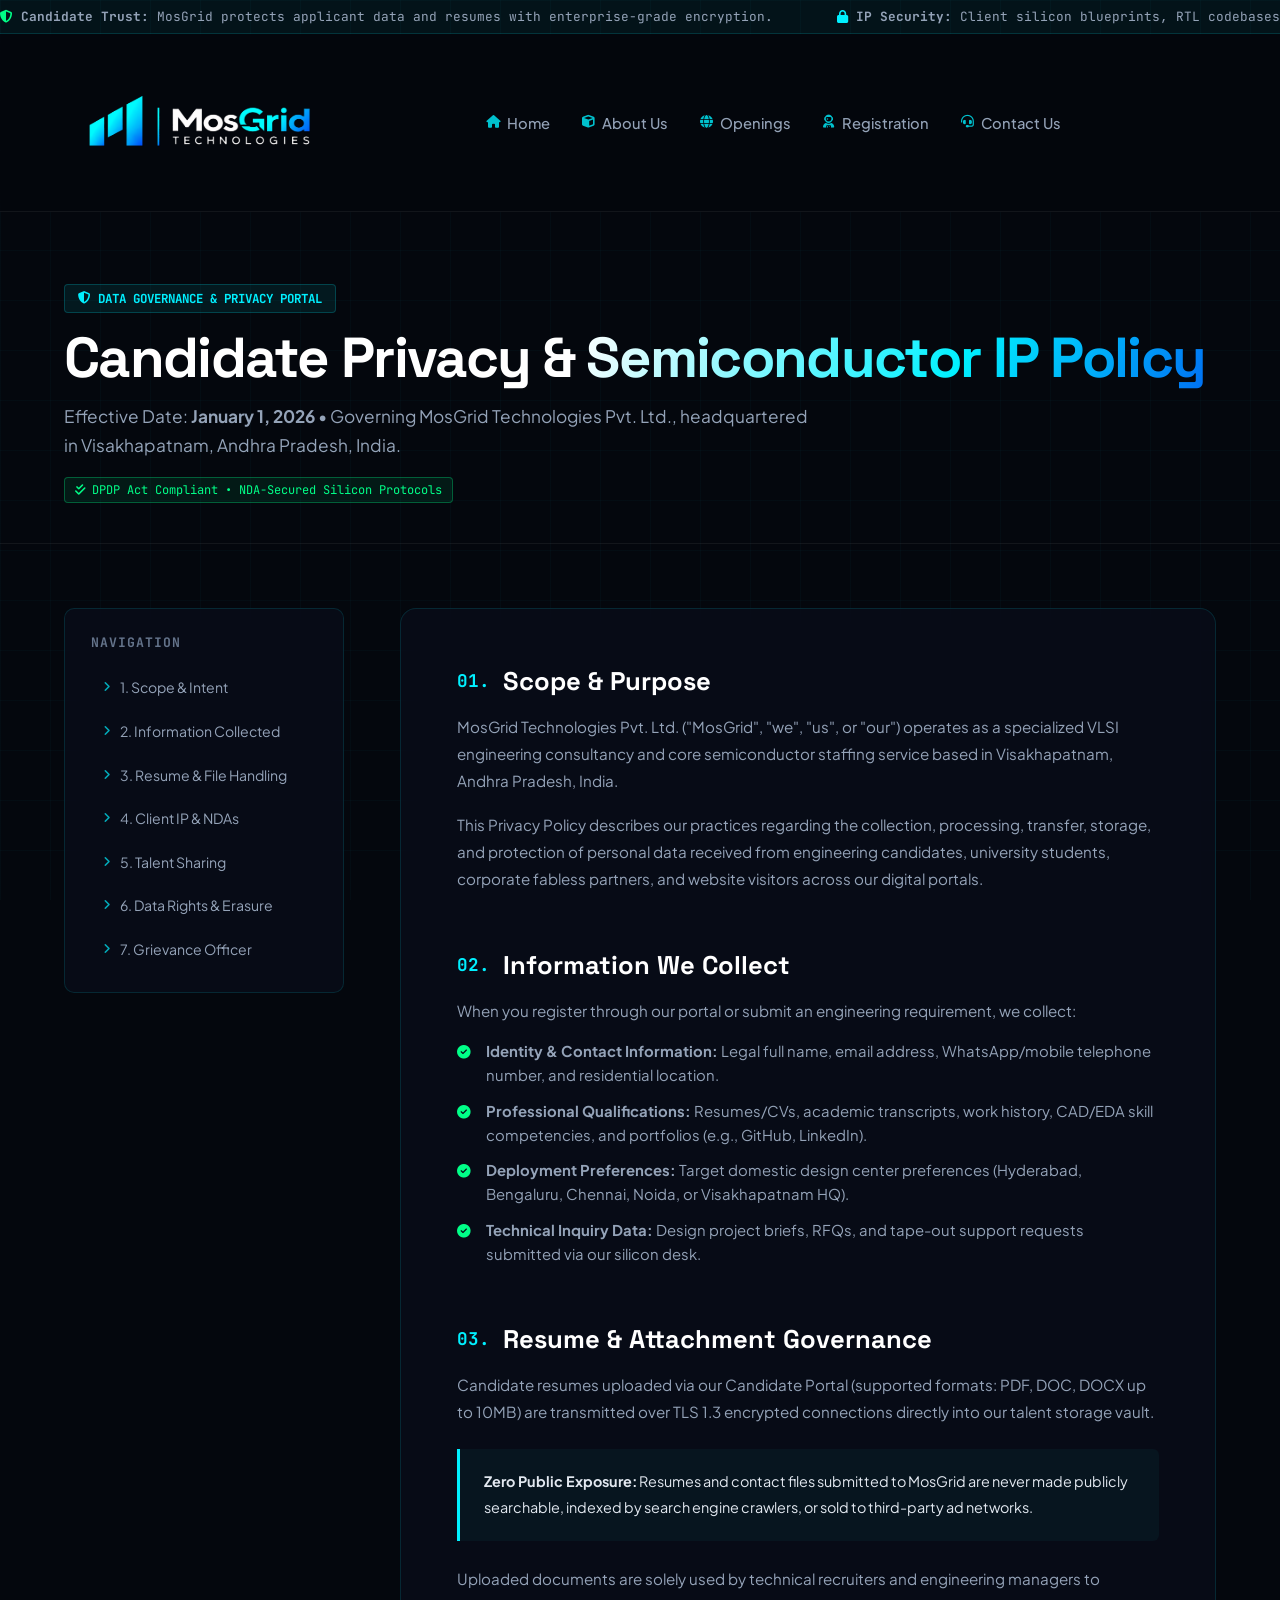
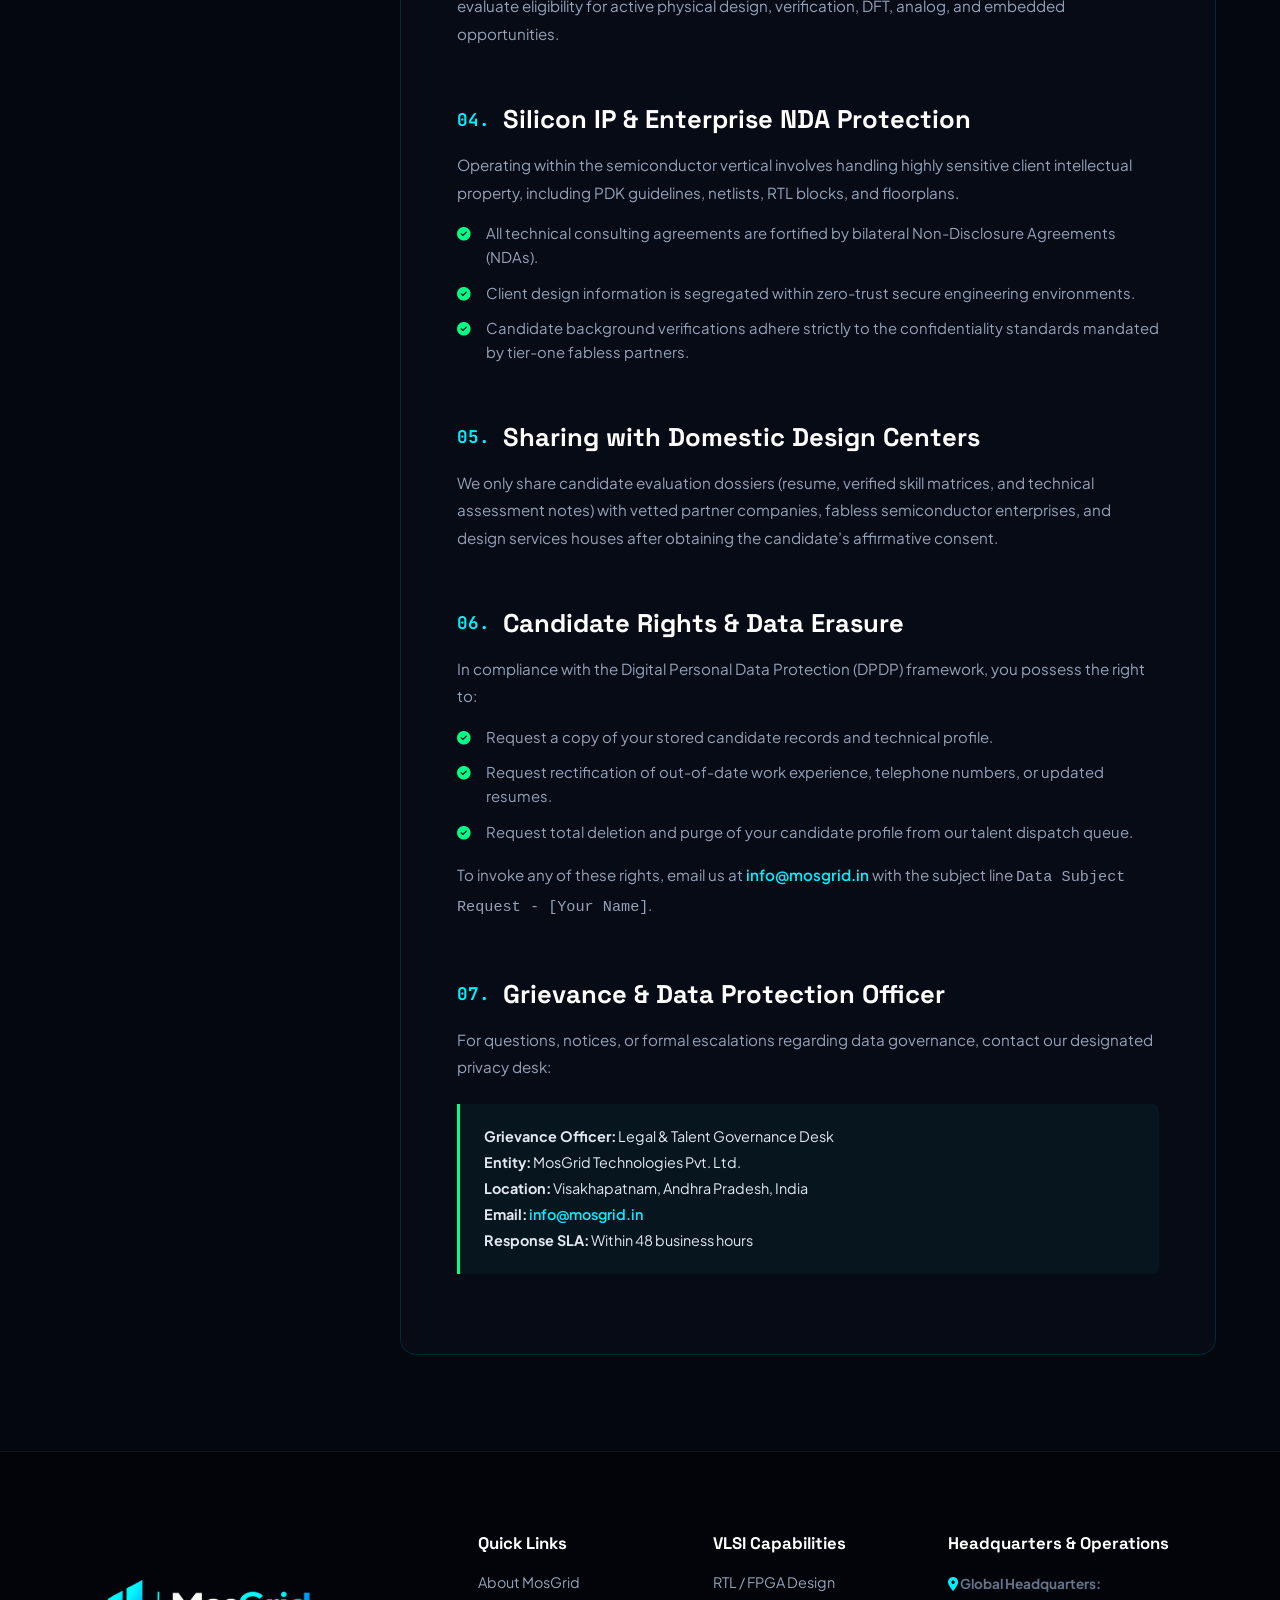
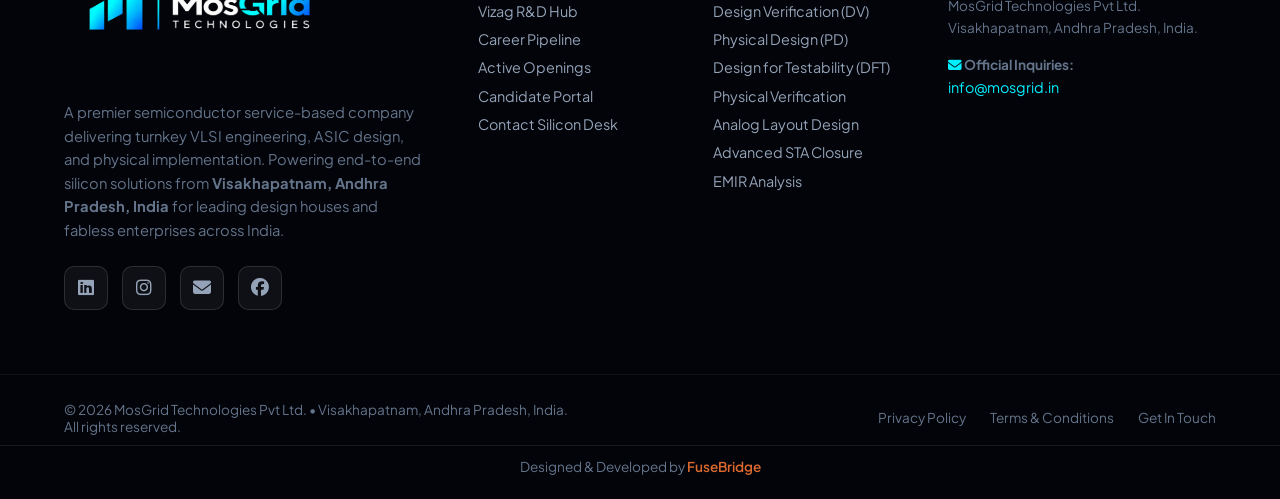
==== commit 3644f13a: "added privacy footer corrections" ====
--- a/privacy.html
+++ b/privacy.html
@@ -341,10 +341,10 @@
   </section>
 
 
-  
-<!-- Footer -->
+  <!-- Footer -->
   <footer class="site-footer">
     <div class="container footer-grid">
+      <!-- Col 1: Brand & Socials -->
       <div class="footer-col brand-col">
         <a href="index.html" class="brand">
           <div class="brand-name">
@@ -356,7 +356,6 @@
           A premier semiconductor service-based company delivering turnkey VLSI engineering, ASIC design, and physical implementation. Powering end-to-end silicon solutions from <strong>Visakhapatnam, Andhra Pradesh, India</strong> for leading design houses and fabless enterprises across India.
         </p>
 
-        <!-- Social Media Chips -->
         <div class="social-chips">
           <a href="https://www.linkedin.com/company/145368124" class="social-chip" title="LinkedIn" target="_blank" rel="noopener noreferrer" aria-label="LinkedIn">
             <i class="fa-brands fa-linkedin"></i>
@@ -373,6 +372,31 @@
         </div>
       </div>
 
+      <!-- Col 2: Direct Page Navigators -->
+      <div class="footer-col">
+        <h5>Quick Links</h5>
+        <a href="#about-us">About MosGrid</a>
+        <a href="#vizag-hub">Vizag R&D Hub</a>
+        <a href="#pipeline">Career Pipeline</a>
+        <a href="#openings">Active Openings</a>
+        <a href="#apply">Candidate Portal</a>
+        <a href="#contact">Contact Silicon Desk</a>
+      </div>
+
+      <!-- Col 3: Direct Card Links -->
+      <div class="footer-col">
+        <h5>VLSI Capabilities</h5>
+        <a href="#domain-rtl">RTL / FPGA Design</a>
+        <a href="#domain-dv">Design Verification (DV)</a>
+        <a href="#domain-pd">Physical Design (PD)</a>
+        <a href="#domain-dft">Design for Testability (DFT)</a>
+        <a href="#domain-pv">Physical Verification</a>
+        <a href="#domain-analog">Analog Layout Design</a>
+        <a href="#domain-sta">Advanced STA Closure</a>
+        <a href="#domain-emir">EMIR Analysis</a>
+      </div>
+
+      <!-- Col 4: Operations & Location -->
       <div class="footer-col">
         <h5>Headquarters & Operations</h5>
         <p class="footer-addr">
@@ -387,6 +411,7 @@
       </div>
     </div>
 
+    <!-- Legal Bar -->
     <div class="footer-bar">
       <div class="container footer-bar-inner">
         <span>
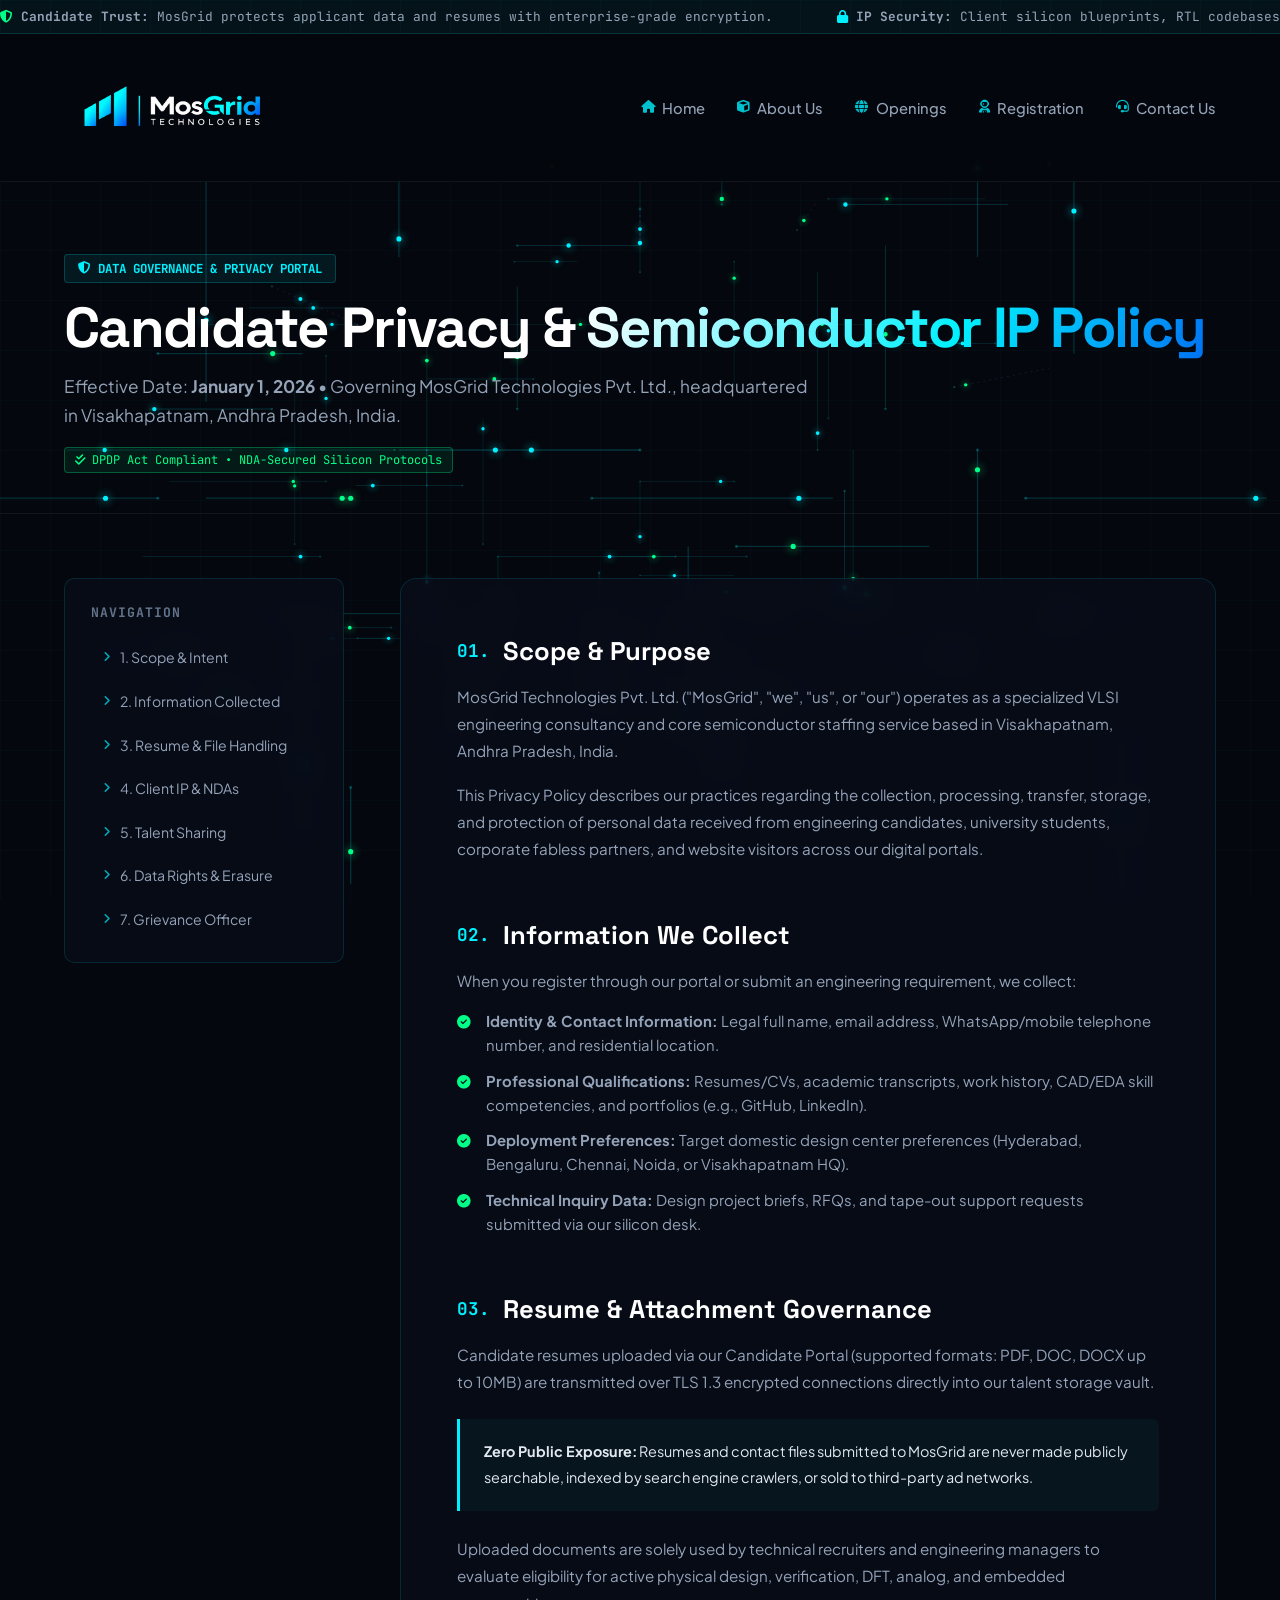
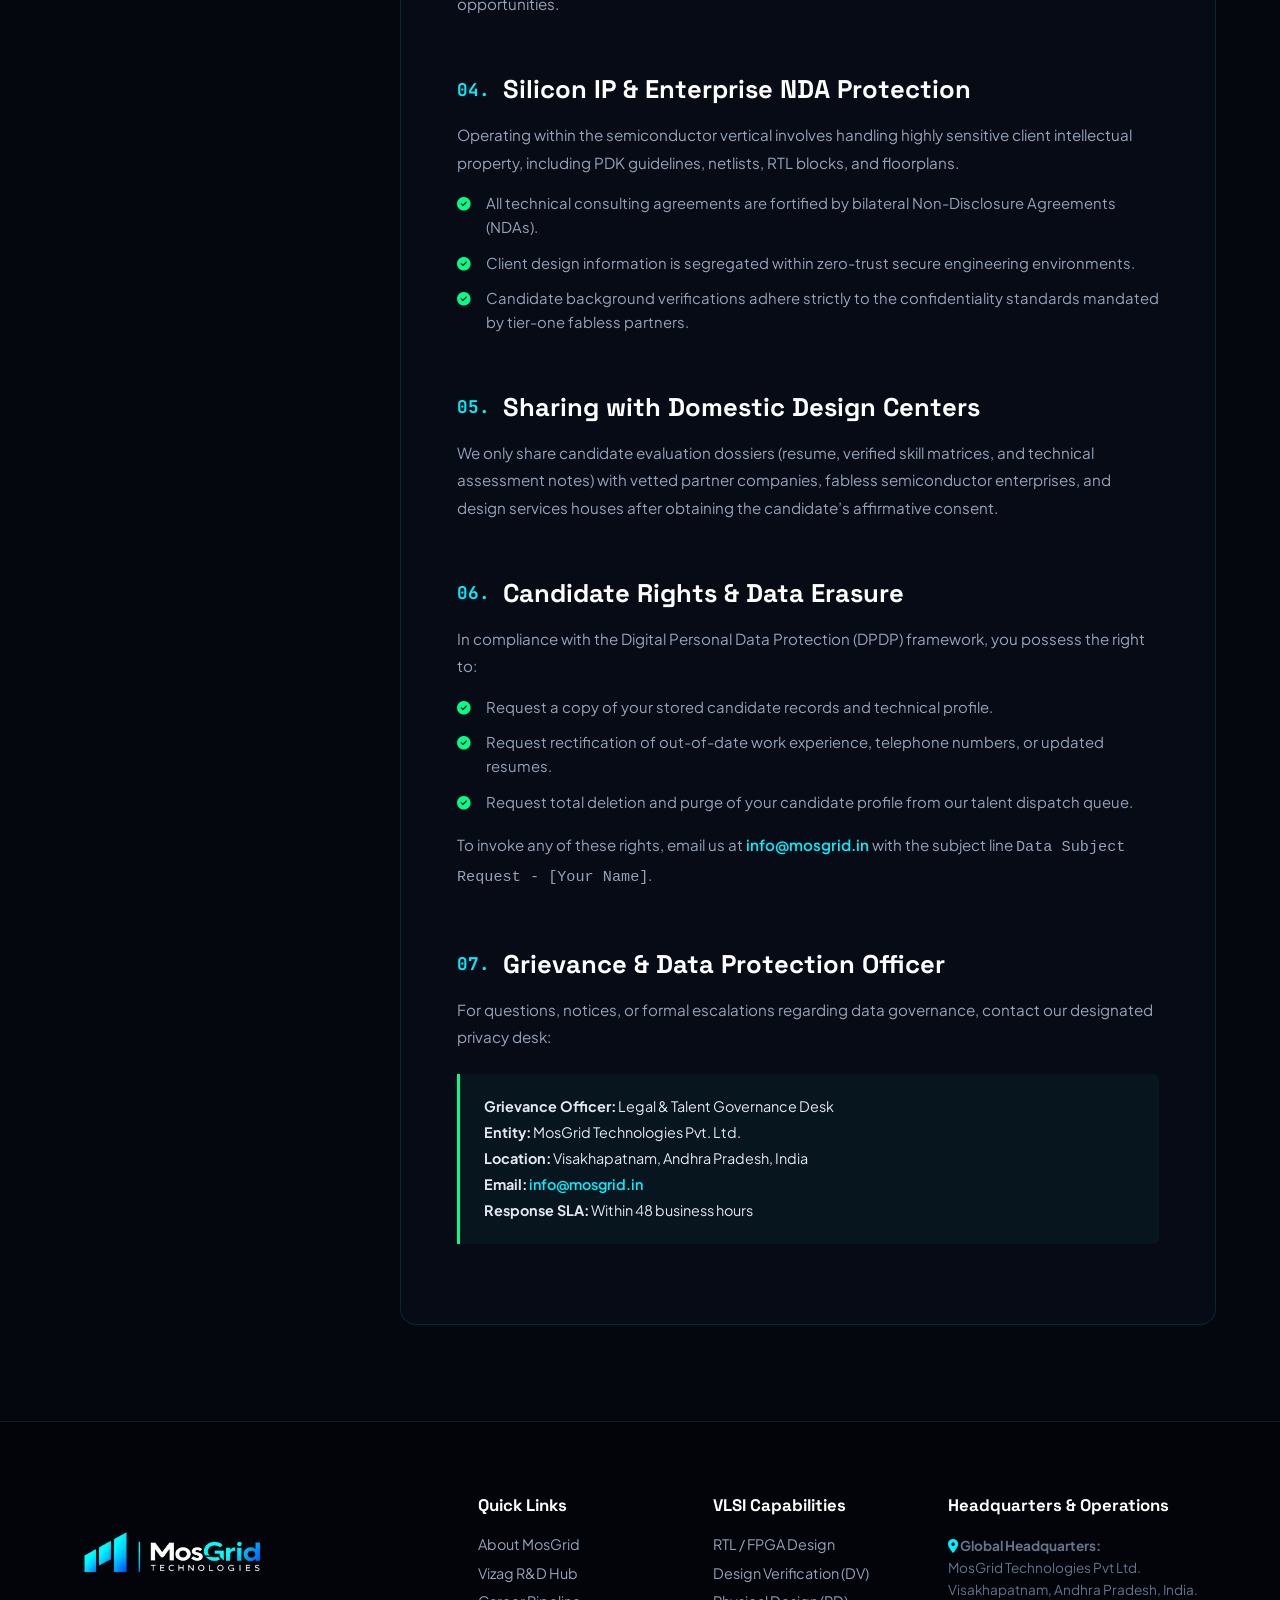
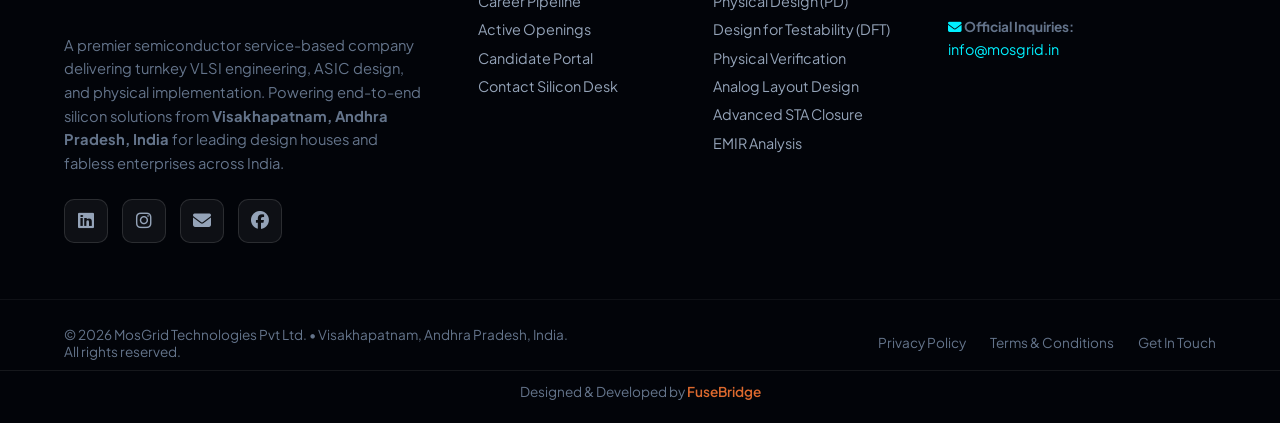
==== commit b056541c: "new website change" ====
--- a/privacy.html
+++ b/privacy.html
@@ -340,7 +340,6 @@
     </main>
   </section>
 
-
   <!-- Footer -->
   <footer class="site-footer">
     <div class="container footer-grid">
@@ -375,25 +374,25 @@
       <!-- Col 2: Direct Page Navigators -->
       <div class="footer-col">
         <h5>Quick Links</h5>
-        <a href="#about-us">About MosGrid</a>
-        <a href="#vizag-hub">Vizag R&D Hub</a>
-        <a href="#pipeline">Career Pipeline</a>
-        <a href="#openings">Active Openings</a>
-        <a href="#apply">Candidate Portal</a>
-        <a href="#contact">Contact Silicon Desk</a>
+        <a href="index.html#about-us">About MosGrid</a>
+        <a href="index.html#vizag-hub">Vizag R&D Hub</a>
+        <a href="index.html#pipeline">Career Pipeline</a>
+        <a href="index.html#openings">Active Openings</a>
+        <a href="index.html#apply">Candidate Portal</a>
+        <a href="index.html#contact">Contact Silicon Desk</a>
       </div>
 
       <!-- Col 3: Direct Card Links -->
       <div class="footer-col">
         <h5>VLSI Capabilities</h5>
-        <a href="#domain-rtl">RTL / FPGA Design</a>
-        <a href="#domain-dv">Design Verification (DV)</a>
-        <a href="#domain-pd">Physical Design (PD)</a>
-        <a href="#domain-dft">Design for Testability (DFT)</a>
-        <a href="#domain-pv">Physical Verification</a>
-        <a href="#domain-analog">Analog Layout Design</a>
-        <a href="#domain-sta">Advanced STA Closure</a>
-        <a href="#domain-emir">EMIR Analysis</a>
+        <a href="index.html#domain-rtl">RTL / FPGA Design</a>
+        <a href="index.html#domain-dv">Design Verification (DV)</a>
+        <a href="index.html#domain-pd">Physical Design (PD)</a>
+        <a href="index.html#domain-dft">Design for Testability (DFT)</a>
+        <a href="index.html#domain-pv">Physical Verification</a>
+        <a href="index.html#domain-analog">Analog Layout Design</a>
+        <a href="index.html#domain-sta">Advanced STA Closure</a>
+        <a href="index.html#domain-emir">EMIR Analysis</a>
       </div>
 
       <!-- Col 4: Operations & Location -->
@@ -420,7 +419,7 @@
         <div class="legal-links">
           <a href="privacy.html">Privacy Policy</a>
           <a href="terms.html">Terms & Conditions</a>
-          <a href="#contact">Get In Touch</a>
+          <a href="index.html#contact">Get In Touch</a>
         </div>
       </div>
 
@@ -429,4 +428,8 @@
         <a href="https://www.fusebridge.in" target="_blank" rel="noopener noreferrer" style="color: #dd692e; text-decoration: none; font-weight: 600;">FuseBridge</a>
       </div>
     </div>
-  </footer>+  </footer>
+
+  <script src="script.js"></script>
+</body>
+</html>
--- a/style.css
+++ b/style.css
@@ -44,28 +44,7 @@
    ========================================================================== */
 body.dark-theme {
   background-color: var(--canvas-bg);
-  color: var(--text-primary);
-  font-family: var(--font-body);
-  overflow-x: hidden;
-  position: relative;
-  -webkit-font-smoothing: antialiased;
-  cursor: url("data:image/svg+xml,%3Csvg width='24' height='24' viewBox='0 0 24 24' fill='none' xmlns='http://www.w3.org/2000/svg'%3E%3Cpath d='M3 3L10.5 21L13 13.5L21 10.5L3 3Z' fill='%2304070D' stroke='%2300F0FF' stroke-width='2' stroke-linejoin='round'/%3E%3Ccircle cx='3.5' cy='3.5' r='1.5' fill='%2300F0FF'/%3E%3C/svg%3E") 3 3, auto !important;
-}
-
-/* Silicon Background Circuit Canvas (Visible Stacking) */
-/* #circuit-canvas {
-  position: fixed;
-  top: 0;
-  left: 0;
-  width: 100vw;
-  height: 100vh;
-  z-index: 0;
-  pointer-events: none;
-}  */
-/* Silicon Background Grid Substrate + Canvas */
-body.dark-theme {
-  background-color: var(--canvas-bg);
-  /* Subtle semiconductor PCB micro-grid across every page */
+  /* Semiconductor PCB micro-grid across every page */
   background-image: 
     linear-gradient(rgba(0, 240, 255, 0.025) 1px, transparent 1px),
     linear-gradient(90deg, rgba(0, 240, 255, 0.025) 1px, transparent 1px);
@@ -88,16 +67,8 @@
   height: 100vh;
   z-index: 0;
   pointer-events: none;
-  opacity: 1; /* Keep canvas container at 1, control opacity via canvas stroke */
-}
-
-
-
-
-
-
-
-
+  opacity: 1;
+}
 
 /* Precision Silicon Reticle for Interactive Elements */
 a, button, select, input[type="checkbox"], 
@@ -173,7 +144,7 @@
 }
 
 /* ==========================================================================
-   Global Live Ticker
+   Global Live Ticker (Top Bar)
    ========================================================================== */
 .top-ticker {
   background: rgba(0, 240, 255, 0.05);
@@ -207,7 +178,7 @@
 }
 
 /* ==========================================================================
-   Navbar
+   Navbar (Header Navigation)
    ========================================================================== */
 .navbar {
   position: sticky;
@@ -245,9 +216,10 @@
   align-items: center;
 }
 
+/* Balanced Navbar Brand Logo */
 .brand-logo-img {
-  height: 150px;
-  max-height: 150px;
+  height: 120px;
+  max-height: 120px;
   width: auto;
   display: block;
   object-fit: contain;
@@ -255,15 +227,22 @@
 }
 
 .brand-logo-img:hover {
-  transform: scale(1.05);
+  transform: scale(1.04);
   filter: drop-shadow(0 0 12px rgba(0, 240, 255, 0.6));
 }
 
+/* .nav-menu {
+  display: flex;
+  align-items: center;
+  gap: 2rem;
+} */
 .nav-menu {
   display: flex;
   align-items: center;
   gap: 2rem;
-}
+  margin-left: auto;
+}
+
 
 .nav-link {
   color: var(--text-secondary);
@@ -276,8 +255,15 @@
   transition: color 0.2s ease;
 }
 
-.nav-link i { font-size: 0.8rem; color: var(--electric-cyan); opacity: 0.8; }
-.nav-link:hover { color: var(--electric-cyan); }
+.nav-link i { 
+  font-size: 0.8rem; 
+  color: var(--electric-cyan); 
+  opacity: 0.8; 
+}
+
+.nav-link:hover { 
+  color: var(--electric-cyan); 
+}
 
 /* ==========================================================================
    Buttons
@@ -437,7 +423,6 @@
   box-shadow: 
     0 25px 60px -15px rgba(0, 0, 0, 0.95),
     0 0 45px rgba(0, 240, 255, 0.22);
-  /* Continuous 3D Gyroscopic Floating Motion */
   animation: chip-idle-float 6s ease-in-out infinite alternate;
   transition: box-shadow 0.4s ease, border-color 0.4s ease;
   will-change: transform, box-shadow;
@@ -1097,7 +1082,7 @@
 }
 
 /* ==========================================================================
-   4-Step Roadmap Pipeline
+   Roadmap Pipeline
    ========================================================================== */
 .roadmap-track {
   display: grid;
@@ -1118,12 +1103,6 @@
 .roadmap-step:hover {
   border-color: var(--electric-cyan);
   transform: translateY(-4px);
-}
-
-.highlight-step {
-  background: linear-gradient(180deg, rgba(0, 240, 255, 0.12), rgba(9, 14, 26, 0.8));
-  border-color: var(--electric-cyan);
-  box-shadow: 0 0 30px rgba(0, 240, 255, 0.15);
 }
 
 .step-num {
@@ -1612,7 +1591,7 @@
 .site-footer {
   border-top: 1px solid rgba(255, 255, 255, 0.08);
   background: #020409;
-  padding: 5rem 0 0;
+  padding: 4.5rem 0 0;
   position: relative;
   z-index: 1;
 }
@@ -1621,14 +1600,34 @@
   display: grid;
   grid-template-columns: 2fr 1fr 1fr 1.5fr;
   gap: 3.5rem;
-  padding-bottom: 4rem;
+  padding-bottom: 3.5rem;
+}
+
+/* Minimal & Clean Footer Logo */
+.site-footer .brand-col .brand {
+  display: inline-block;
+  margin-bottom: 0.25rem;
+}
+
+.site-footer .brand-logo-img {
+  height: 120px !important;
+  max-height: 120px !important;
+  width: auto;
+  display: block;
+  object-fit: contain;
+  transition: transform 0.25s ease, filter 0.25s ease;
+}
+
+.site-footer .brand-logo-img:hover {
+  transform: translateY(-2px);
+  filter: drop-shadow(0 0 10px rgba(0, 240, 255, 0.45));
 }
 
 .brand-col p {
   color: var(--text-tertiary);
   font-size: 0.92rem;
   line-height: 1.6;
-  margin: 1.2rem 0 1.5rem;
+  margin: 1rem 0 1.5rem;
 }
 
 .social-chips {
@@ -1724,7 +1723,9 @@
   color: var(--text-tertiary);
   text-decoration: none;
 }
-.legal-links a:hover { color: var(--text-secondary); }
+.legal-links a:hover { 
+  color: var(--text-secondary); 
+}
 
 /* ==========================================================================
    Responsive Adaptations
